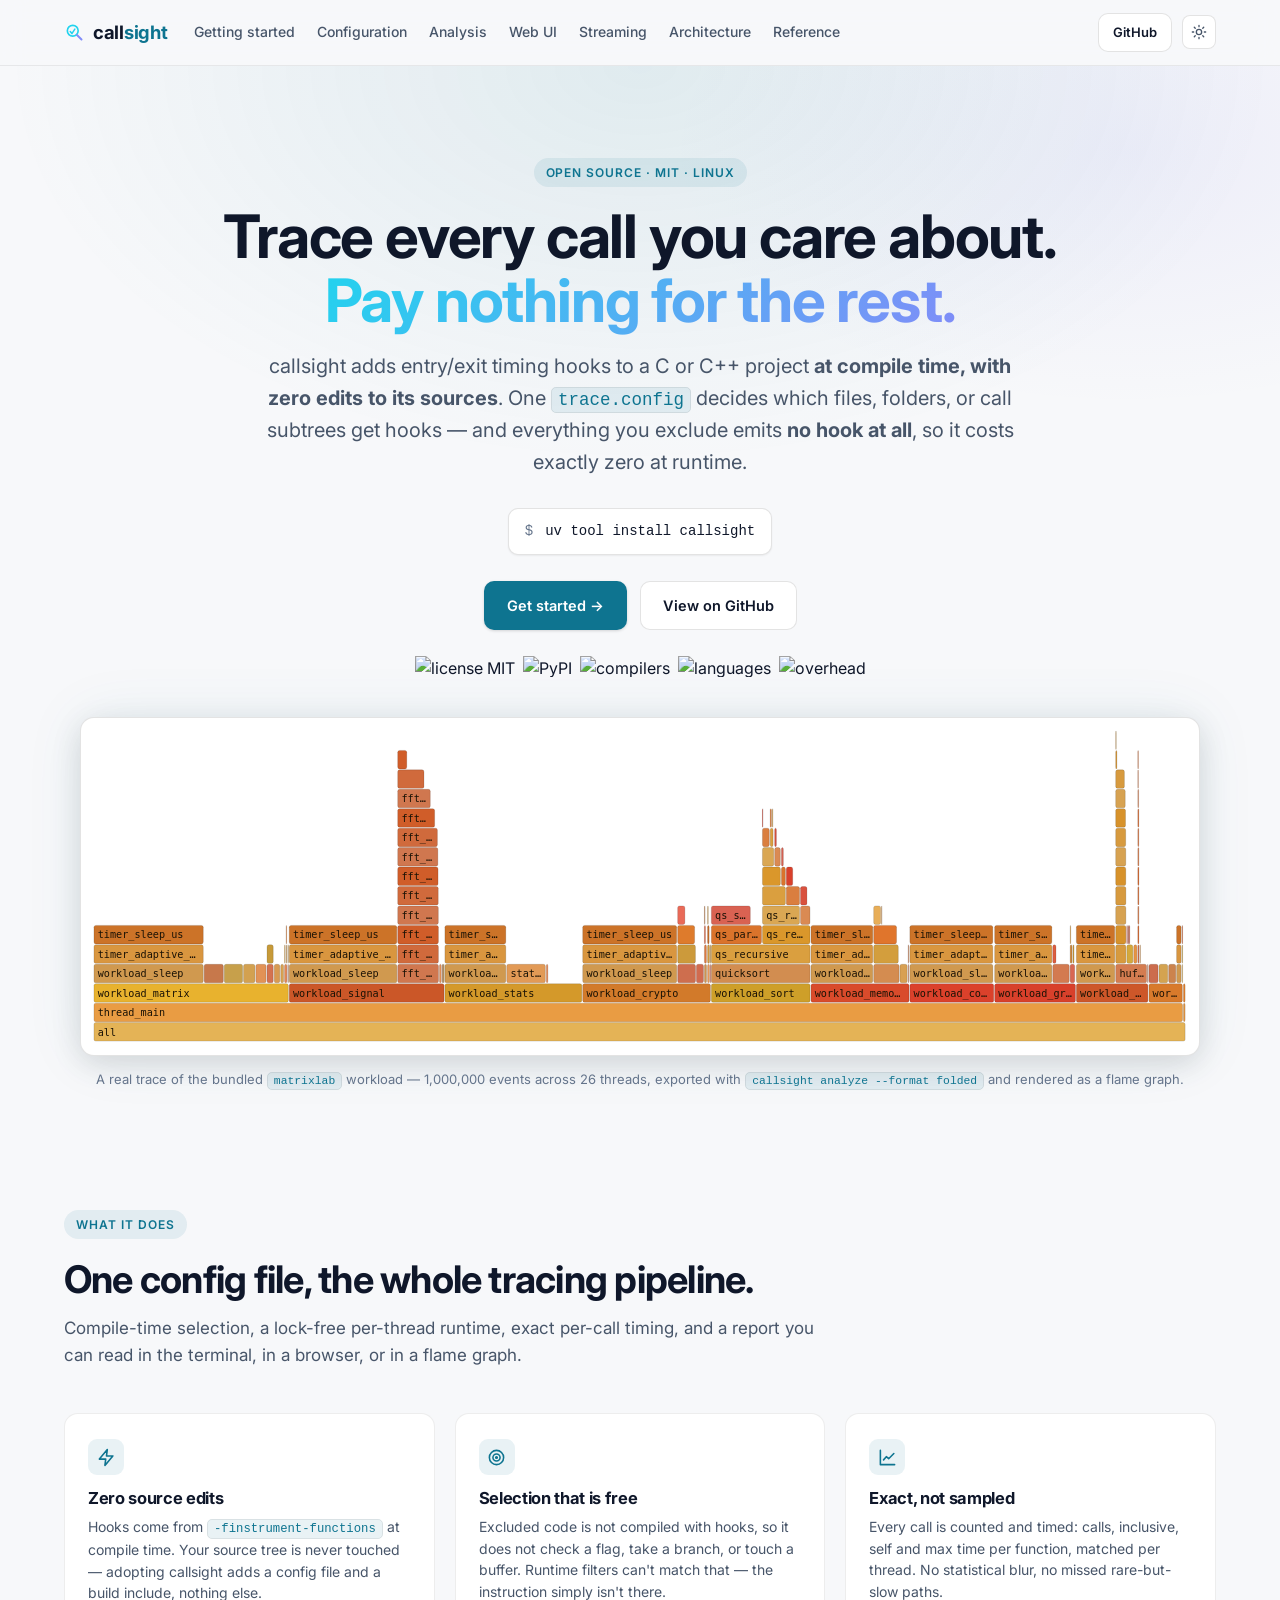
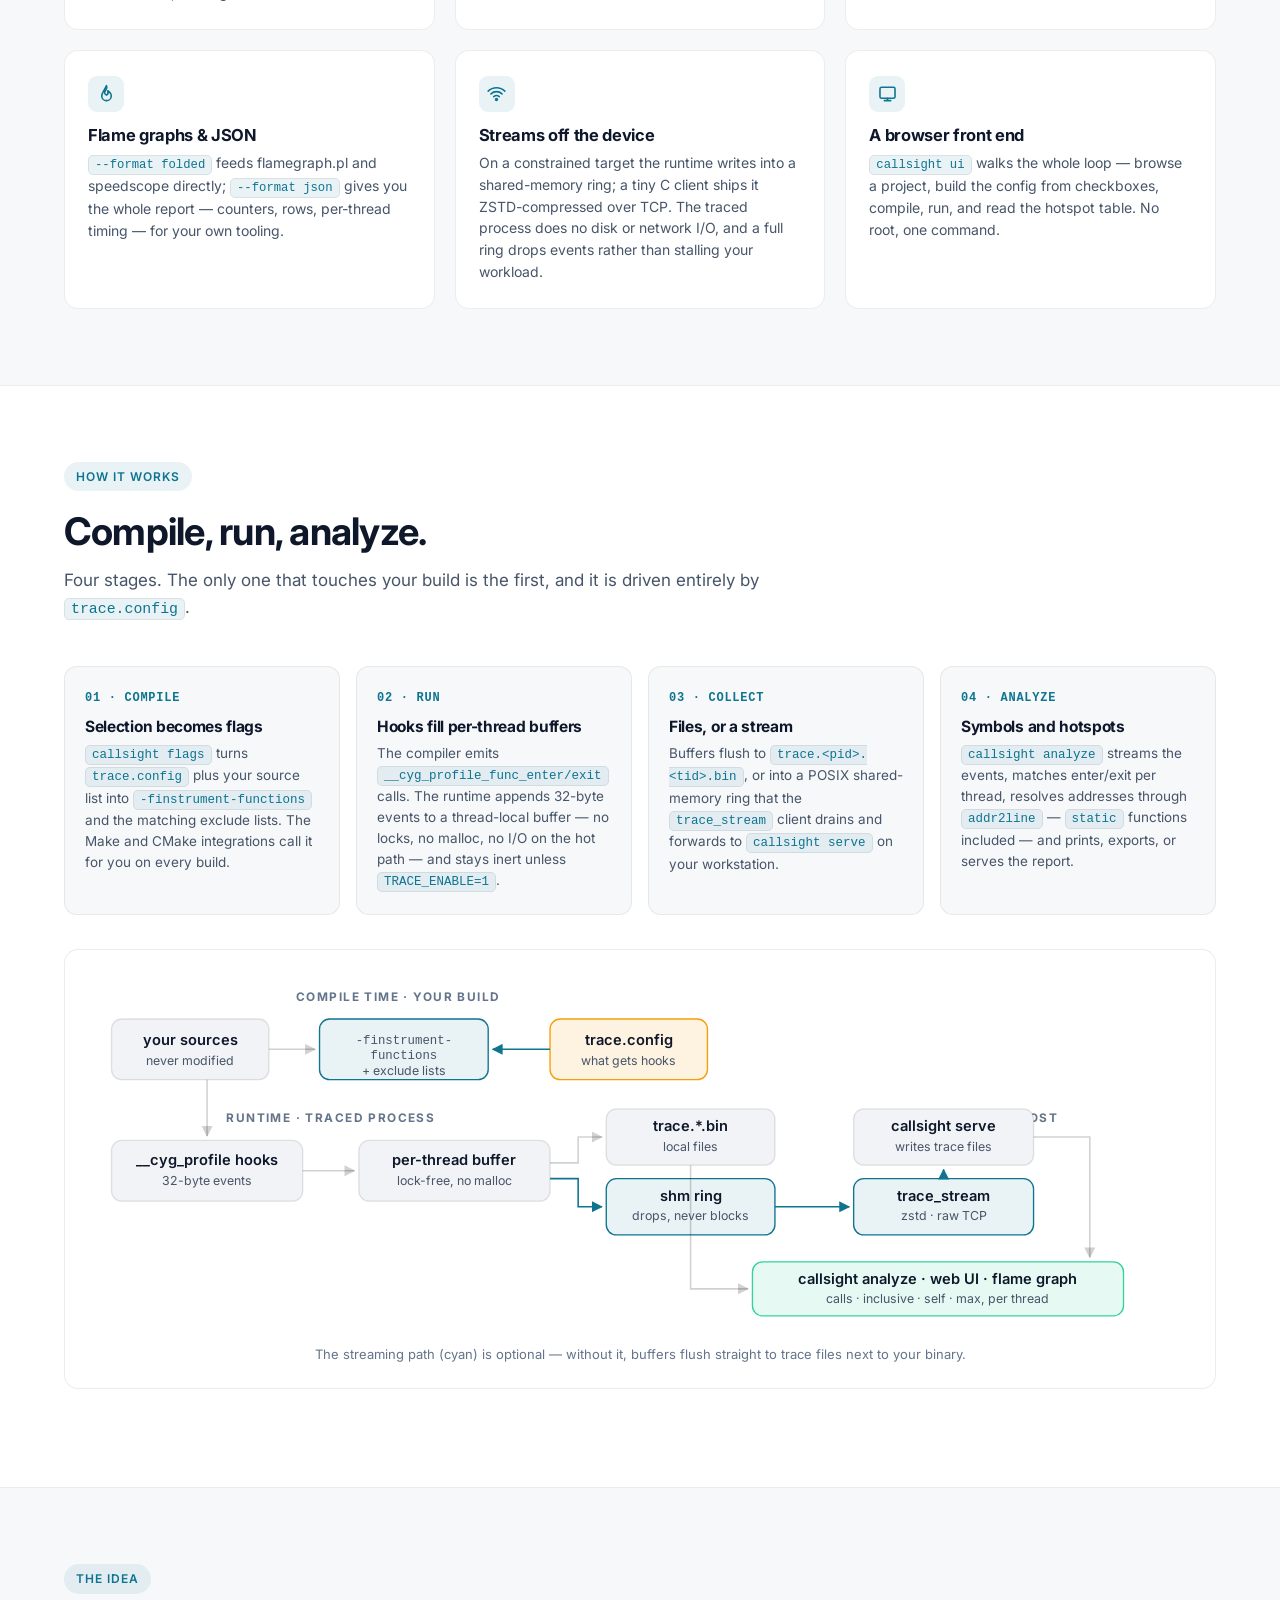
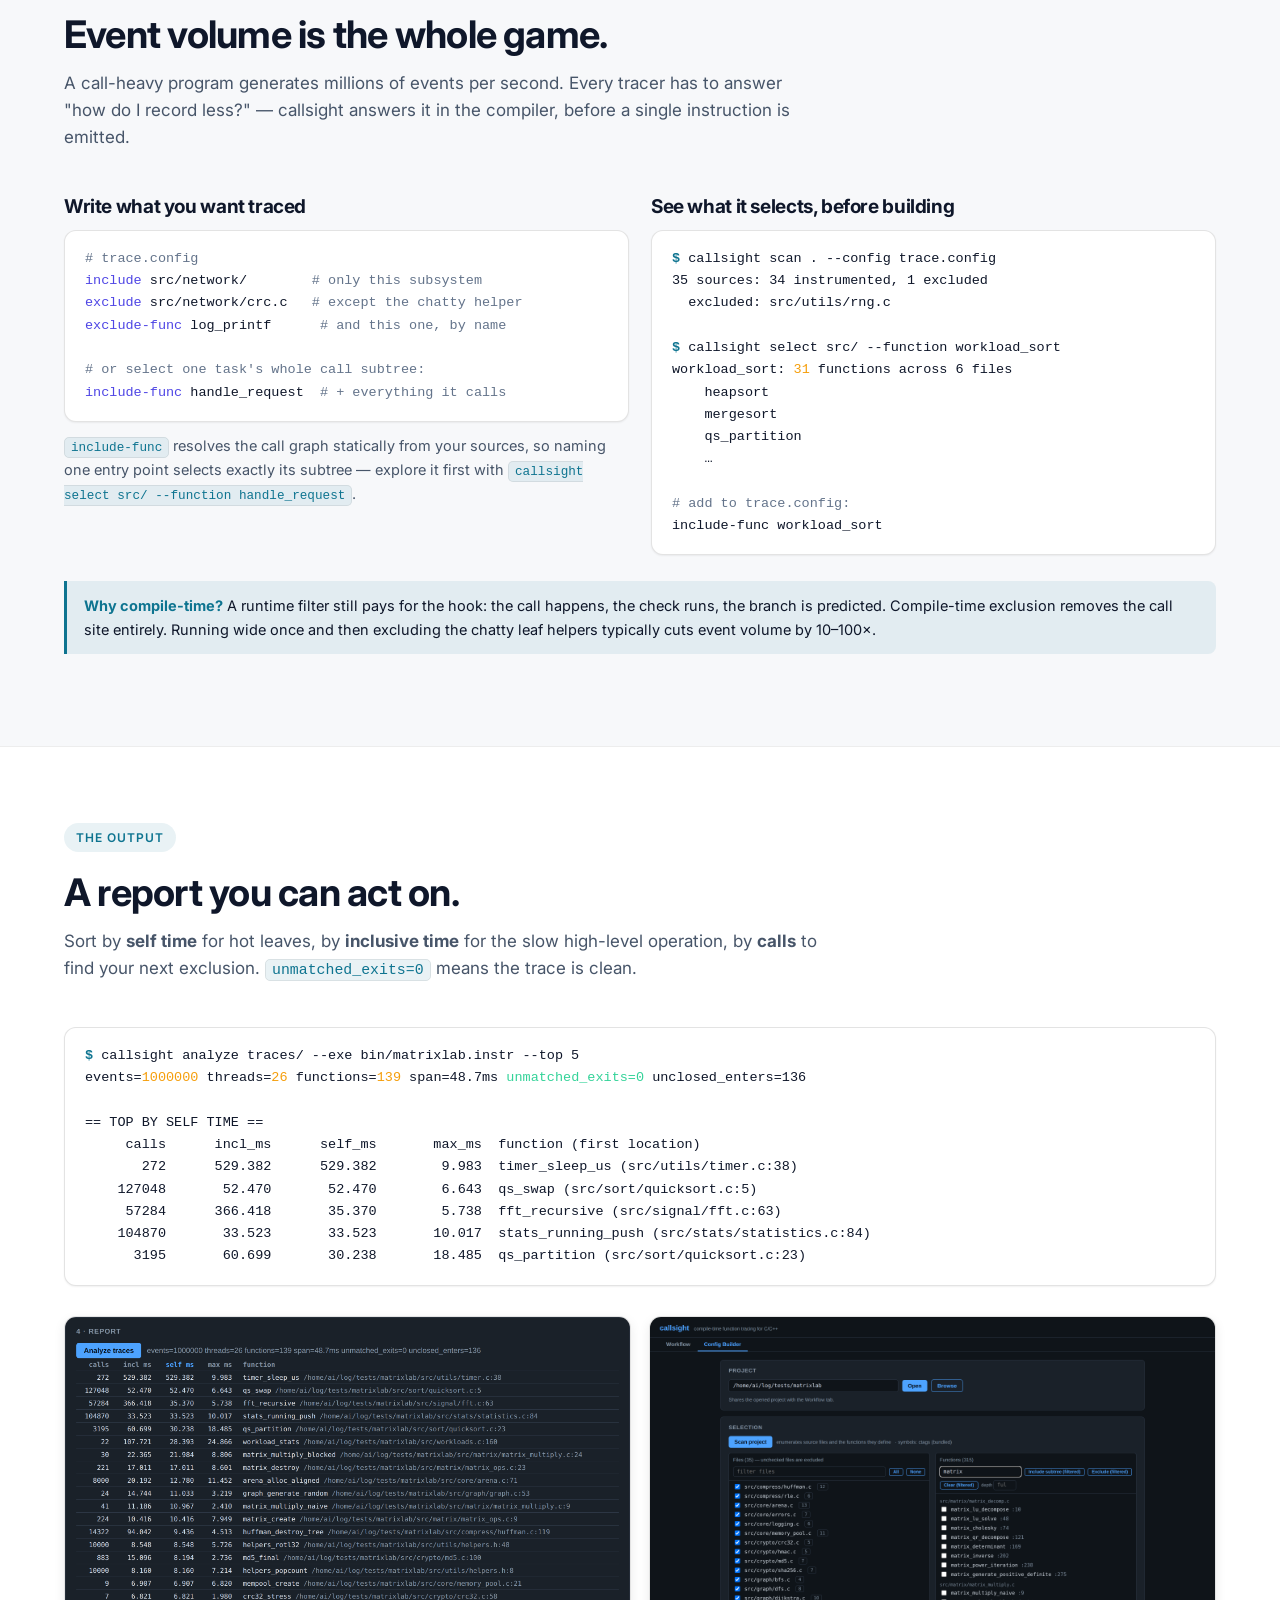
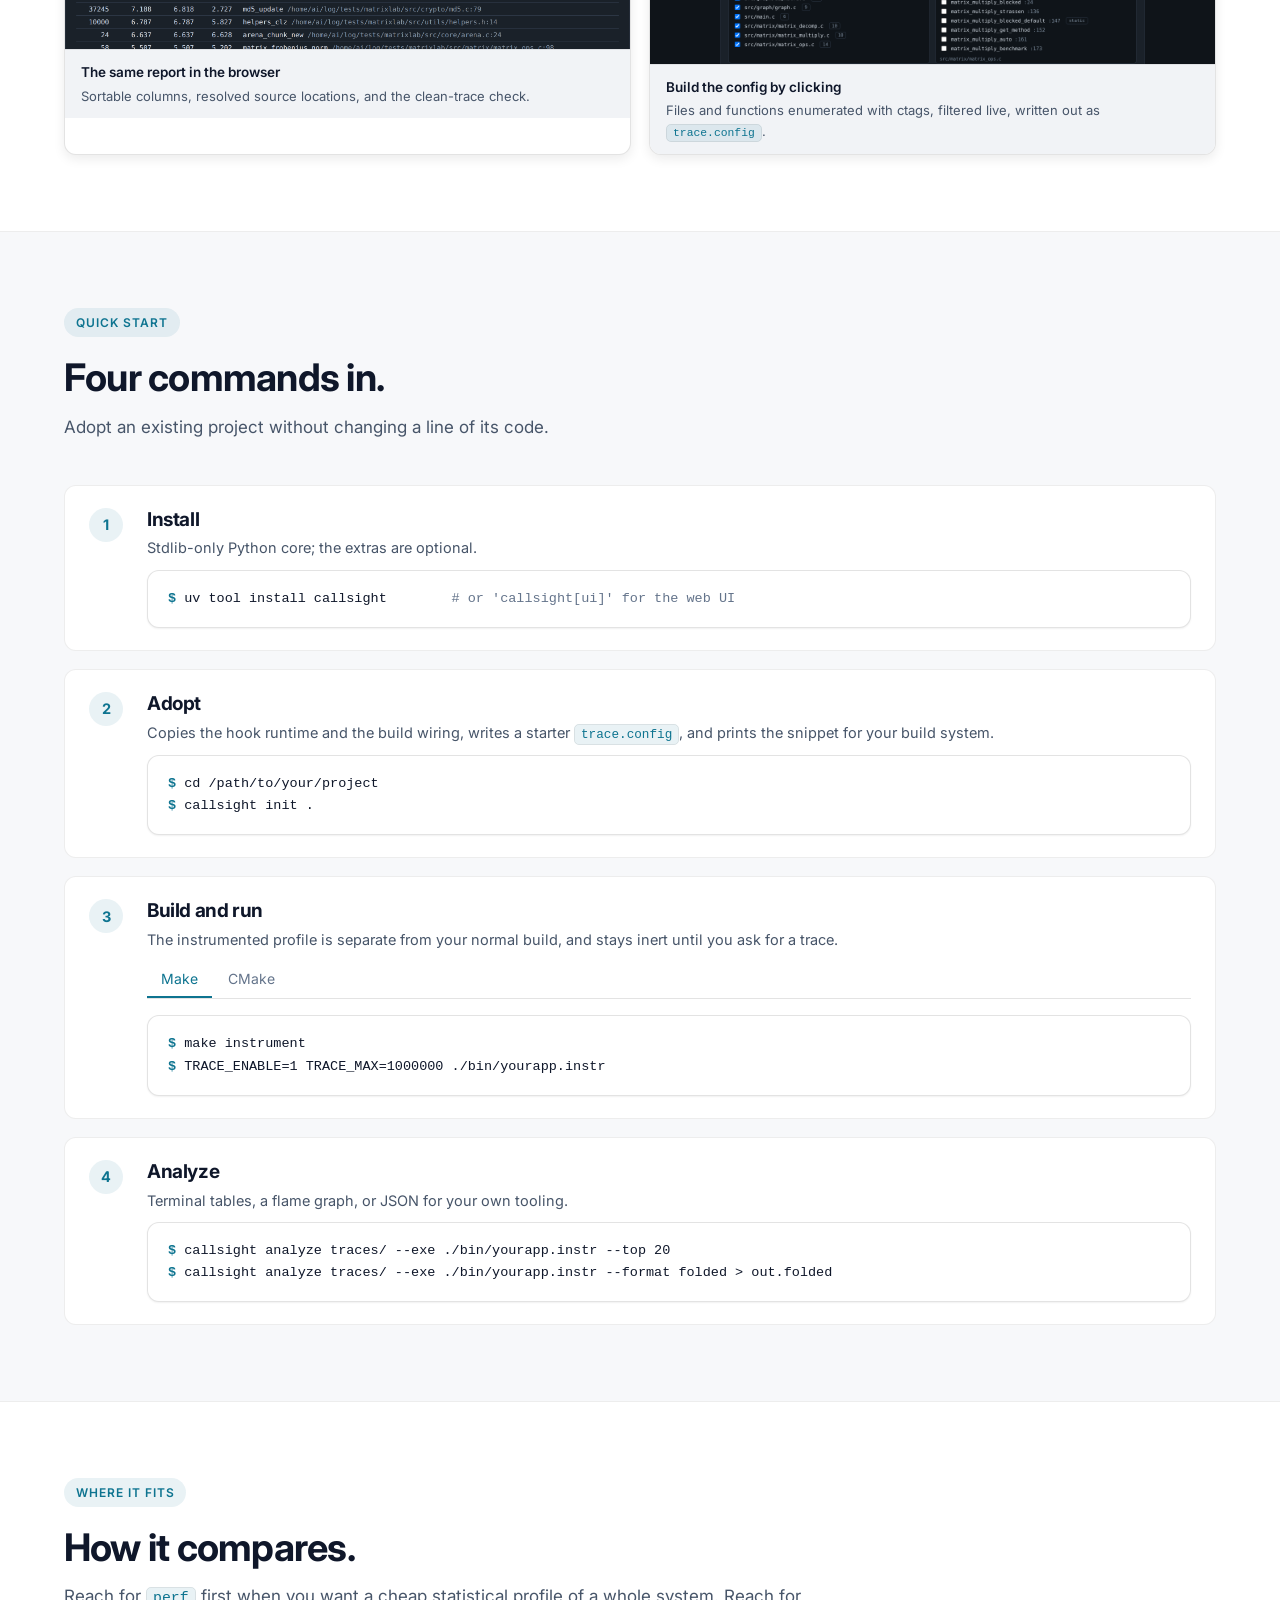
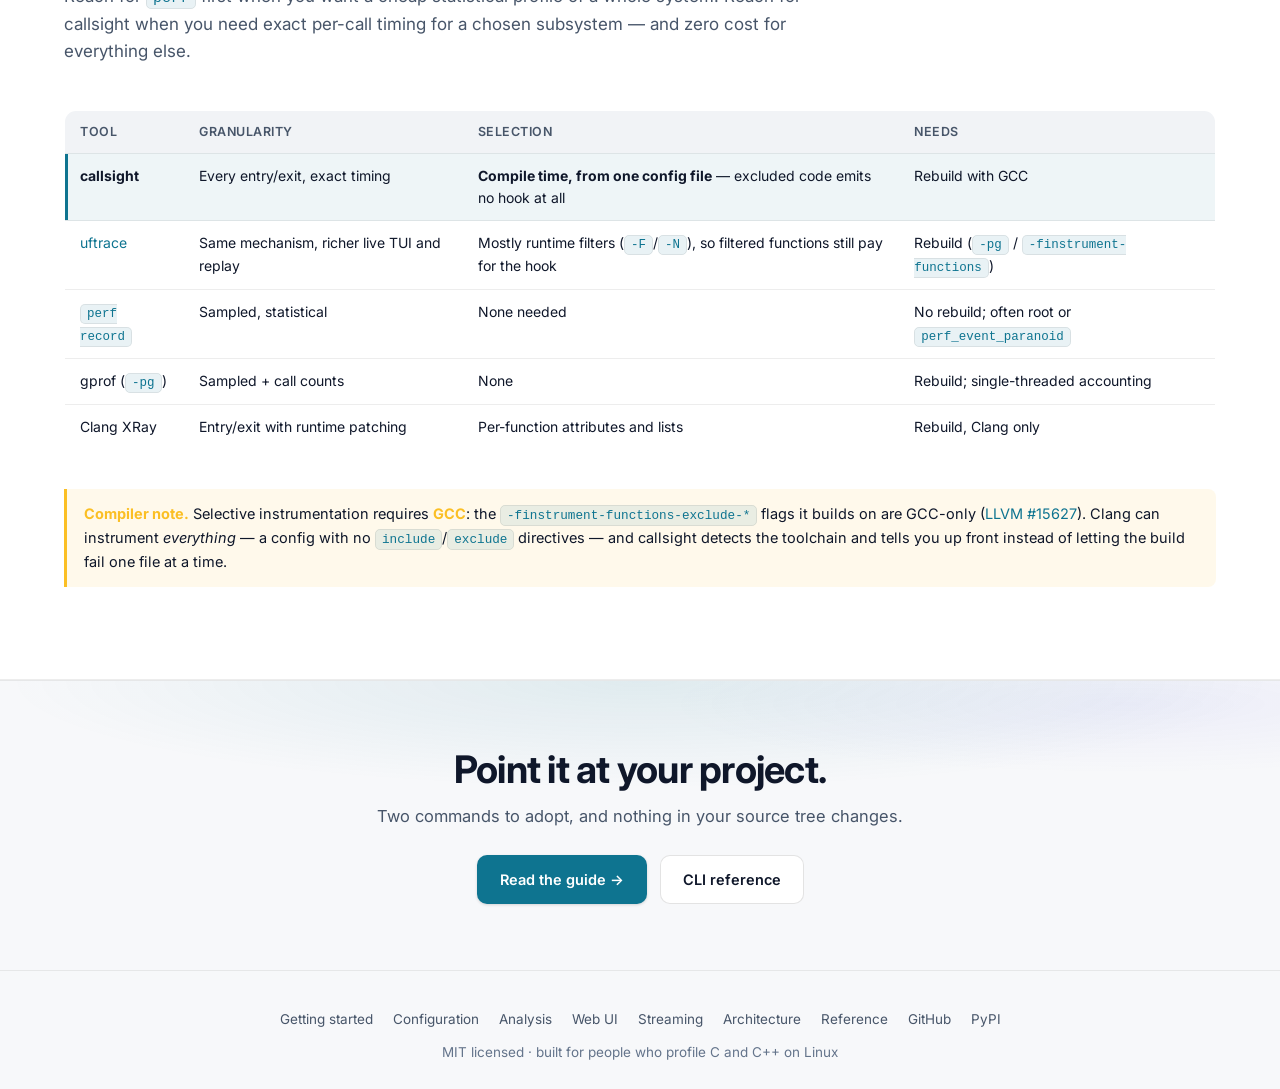
==== docs/index.html @ 71d3c6e0 "0.3.0: correctness + scale fixes, flame-graph export, rebuilt docs site Engine - callgraph.expand: w" ====
<!DOCTYPE html>
<html lang="en" data-theme="dark">
<head>
<meta charset="UTF-8">
<meta name="viewport" content="width=device-width, initial-scale=1.0">
<title>callsight — Compile-time function tracing for C/C++</title>
<meta name="description" content="Add entry/exit tracing to every function in a C/C++ project at compile time, with zero source edits. One config file decides what gets instrumented; excluded code emits no hook at all. Hotspot reports, flame graphs, and streaming from embedded devices.">
<meta property="og:title" content="callsight — Compile-time function tracing for C/C++">
<meta property="og:description" content="Exact per-call timing for the subsystem you choose. One trace.config decides what gets hooks at compile time — everything else costs literally nothing at runtime.">
<meta property="og:type" content="website">
<meta property="og:url" content="https://harshithsunku.github.io/callsight/">
<meta property="og:image" content="https://harshithsunku.github.io/callsight/screenshots/02-report.png">
<meta name="twitter:card" content="summary_large_image">
<meta name="twitter:title" content="callsight — Compile-time function tracing for C/C++">
<meta name="twitter:description" content="Zero source edits. One config file. Exact per-call timing, flame graphs, and device-to-server streaming.">
<meta name="twitter:image" content="https://harshithsunku.github.io/callsight/screenshots/02-report.png">
<meta name="theme-color" content="#0d1016">
<link rel="preconnect" href="https://fonts.googleapis.com">
<link rel="preconnect" href="https://fonts.gstatic.com" crossorigin>
<link href="https://fonts.googleapis.com/css2?family=Inter:wght@400;500;600;700&display=swap" rel="stylesheet">
<link rel="icon" type="image/svg+xml" href="assets/favicon.svg">
<link rel="stylesheet" href="assets/styles.css">
</head>
<body>

<nav class="topnav">
  <div class="topnav-inner">
    <a class="brand" href="./">
      <svg class="mark" viewBox="0 0 24 24" fill="none" aria-hidden="true">
        <circle cx="10.5" cy="10.5" r="6.5" stroke="#22d3ee" stroke-width="2"/>
        <path d="M15.6 15.6 L21 21" stroke="#818cf8" stroke-width="2.4" stroke-linecap="round"/>
        <path d="M7.5 11.5 l2 2.4 3.5-5.4" stroke="#22d3ee" stroke-width="1.8" stroke-linecap="round" stroke-linejoin="round"/>
      </svg><span>call<span class="a">sight</span></span></a>
    <div class="topnav-links">
      <a href="getting-started.html">Getting started</a>
      <a href="configuration.html">Configuration</a>
      <a href="analysis.html">Analysis</a>
      <a href="web-ui.html">Web UI</a>
      <a href="streaming.html">Streaming</a>
      <a href="architecture.html">Architecture</a>
      <a href="reference.html">Reference</a>
    </div>
    <div class="topnav-right">
      <a class="btn btn-ghost" href="https://github.com/harshithsunku/callsight" target="_blank" rel="noopener">GitHub</a>
      <button class="theme-btn" id="theme-toggle" aria-label="Toggle theme" title="Toggle light/dark">
        <svg viewBox="0 0 24 24" fill="none" stroke="currentColor" stroke-width="2" stroke-linecap="round" stroke-linejoin="round">
          <circle cx="12" cy="12" r="4"></circle>
          <path d="M12 2v2M12 20v2M4.93 4.93l1.41 1.41M17.66 17.66l1.41 1.41M2 12h2M20 12h2M4.93 19.07l1.41-1.41M17.66 6.34l1.41-1.41"></path>
        </svg>
      </button>
    </div>
  </div>
</nav>

<header class="hero">
  <div class="hero-inner">
    <span class="eyebrow">Open source · MIT · Linux</span>
    <h1>Trace every call you care about.<br><span class="grad">Pay nothing for the rest.</span></h1>
    <p class="hero-lede">
      callsight adds entry/exit timing hooks to a C or C++ project <strong>at compile
      time, with zero edits to its sources</strong>. One <code>trace.config</code> decides
      which files, folders, or call subtrees get hooks — and everything you exclude emits
      <strong>no hook at all</strong>, so it costs exactly zero at runtime.
    </p>
    <div class="install"><span class="dollar">$</span><span class="cmd">uv tool install callsight</span></div>
    <div class="hero-actions">
      <a class="btn btn-primary" href="getting-started.html">Get started &rarr;</a>
      <a class="btn btn-ghost" href="https://github.com/harshithsunku/callsight" target="_blank" rel="noopener">View on GitHub</a>
    </div>
    <div class="hero-badges">
      <img alt="license MIT" src="https://img.shields.io/badge/license-MIT-22d3ee?style=flat-square">
      <img alt="PyPI" src="https://img.shields.io/pypi/v/callsight.svg?style=flat-square&color=818cf8">
      <img alt="compilers" src="https://img.shields.io/badge/GCC-selective-34d399?style=flat-square">
      <img alt="languages" src="https://img.shields.io/badge/C_%7C_C++-Make_%7C_CMake-9aa5b4?style=flat-square">
      <img alt="overhead" src="https://img.shields.io/badge/hook-~30–60_ns-f59e0b?style=flat-square">
    </div>
    <div class="hero-shot">
      <img src="assets/flamegraph.svg" alt="Flame graph of a multi-threaded C workload: thread_main splits into workload_matrix, workload_signal, workload_stats, workload_crypto and workload_sort, with the recursive fft and quicksort towers clearly visible" loading="eager">
    </div>
    <p class="shot-note">
      A real trace of the bundled <code>matrixlab</code> workload — 1,000,000 events across
      26 threads, exported with <code>callsight analyze --format folded</code> and rendered
      as a flame graph.
    </p>
  </div>
</header>

<section class="section" id="what">
  <div class="container">
    <span class="eyebrow">What it does</span>
    <h2>One config file, the whole tracing pipeline.</h2>
    <p class="section-sub">
      Compile-time selection, a lock-free per-thread runtime, exact per-call timing, and
      a report you can read in the terminal, in a browser, or in a flame graph.
    </p>
    <div class="features">
      <div class="feature">
        <div class="feature-icon">
          <svg viewBox="0 0 24 24" fill="none" stroke="currentColor" stroke-width="2" stroke-linecap="round" stroke-linejoin="round"><path d="M13 2 3 14h8l-1 8 10-12h-8l1-8z"/></svg>
        </div>
        <h3>Zero source edits</h3>
        <p>Hooks come from <code>-finstrument-functions</code> at compile time. Your source
        tree is never touched — adopting callsight adds a config file and a build include,
        nothing else.</p>
      </div>
      <div class="feature">
        <div class="feature-icon">
          <svg viewBox="0 0 24 24" fill="none" stroke="currentColor" stroke-width="2" stroke-linecap="round" stroke-linejoin="round"><circle cx="12" cy="12" r="9"/><circle cx="12" cy="12" r="4.5"/><circle cx="12" cy="12" r="1"/></svg>
        </div>
        <h3>Selection that is free</h3>
        <p>Excluded code is not compiled with hooks, so it does not check a flag, take a
        branch, or touch a buffer. Runtime filters can't match that — the instruction
        simply isn't there.</p>
      </div>
      <div class="feature">
        <div class="feature-icon">
          <svg viewBox="0 0 24 24" fill="none" stroke="currentColor" stroke-width="2" stroke-linecap="round" stroke-linejoin="round"><path d="M3 3v18h18"/><path d="M7 15l3.5-4 3 2.5L20 7"/></svg>
        </div>
        <h3>Exact, not sampled</h3>
        <p>Every call is counted and timed: calls, inclusive, self and max time per
        function, matched per thread. No statistical blur, no missed rare-but-slow paths.</p>
      </div>
      <div class="feature">
        <div class="feature-icon">
          <svg viewBox="0 0 24 24" fill="none" stroke="currentColor" stroke-width="2" stroke-linecap="round" stroke-linejoin="round"><path d="M12 2c1.5 3.5-.5 5-1.5 6.5C9 11 9.5 13 12 14c2-1 2.5-3 1.5-5.5C16 10 18 12 18 15a6 6 0 0 1-12 0c0-3 2-5 6-13z"/></svg>
        </div>
        <h3>Flame graphs &amp; JSON</h3>
        <p><code>--format folded</code> feeds flamegraph.pl and speedscope directly;
        <code>--format json</code> gives you the whole report — counters, rows, per-thread
        timing — for your own tooling.</p>
      </div>
      <div class="feature">
        <div class="feature-icon">
          <svg viewBox="0 0 24 24" fill="none" stroke="currentColor" stroke-width="2" stroke-linecap="round" stroke-linejoin="round"><path d="M5 12.5a10 10 0 0 1 14 0"/><path d="M8.5 16a5.5 5.5 0 0 1 7 0"/><circle cx="12" cy="19.5" r="1.2"/><path d="M1.5 9a15 15 0 0 1 21 0"/></svg>
        </div>
        <h3>Streams off the device</h3>
        <p>On a constrained target the runtime writes into a shared-memory ring; a tiny C
        client ships it ZSTD-compressed over TCP. The traced process does no disk or
        network I/O, and a full ring drops events rather than stalling your workload.</p>
      </div>
      <div class="feature">
        <div class="feature-icon">
          <svg viewBox="0 0 24 24" fill="none" stroke="currentColor" stroke-width="2" stroke-linecap="round" stroke-linejoin="round"><rect x="2.5" y="4" width="19" height="14" rx="2"/><path d="M8 21h8M12 18v3"/></svg>
        </div>
        <h3>A browser front end</h3>
        <p><code>callsight ui</code> walks the whole loop — browse a project, build the
        config from checkboxes, compile, run, and read the hotspot table. No root, one
        command.</p>
      </div>
    </div>
  </div>
</section>

<section class="section alt" id="how">
  <div class="container">
    <span class="eyebrow">How it works</span>
    <h2>Compile, run, analyze.</h2>
    <p class="section-sub">
      Four stages. The only one that touches your build is the first, and it is driven
      entirely by <code>trace.config</code>.
    </p>
    <div class="pipeline">
      <div class="pipe-step">
        <span class="pipe-num">01 · COMPILE</span>
        <h3>Selection becomes flags</h3>
        <p><code>callsight flags</code> turns <code>trace.config</code> plus your source
        list into <code>-finstrument-functions</code> and the matching exclude lists. The
        Make and CMake integrations call it for you on every build.</p>
      </div>
      <div class="pipe-step">
        <span class="pipe-num">02 · RUN</span>
        <h3>Hooks fill per-thread buffers</h3>
        <p>The compiler emits <code>__cyg_profile_func_enter/exit</code> calls. The runtime
        appends 32-byte events to a thread-local buffer — no locks, no malloc, no I/O on
        the hot path — and stays inert unless <code>TRACE_ENABLE=1</code>.</p>
      </div>
      <div class="pipe-step">
        <span class="pipe-num">03 · COLLECT</span>
        <h3>Files, or a stream</h3>
        <p>Buffers flush to <code>trace.&lt;pid&gt;.&lt;tid&gt;.bin</code>, or into a POSIX
        shared-memory ring that the <code>trace_stream</code> client drains and forwards to
        <code>callsight serve</code> on your workstation.</p>
      </div>
      <div class="pipe-step">
        <span class="pipe-num">04 · ANALYZE</span>
        <h3>Symbols and hotspots</h3>
        <p><code>callsight analyze</code> streams the events, matches enter/exit per thread,
        resolves addresses through <code>addr2line</code> — <code>static</code> functions
        included — and prints, exports, or serves the report.</p>
      </div>
    </div>

    <div class="diagram" style="margin-top:34px">
      <svg class="dg" viewBox="0 0 980 310" role="img" aria-label="callsight architecture: compile-time selection, per-thread runtime buffers, file or shared-memory-ring sinks, and offline analysis">
        <defs>
          <marker id="ar" viewBox="0 0 10 10" refX="9" refY="5" markerWidth="7" markerHeight="7" orient="auto-start-reverse">
            <path d="M0,0 L10,5 L0,10 z" class="dg-arrow"/>
          </marker>
          <marker id="ara" viewBox="0 0 10 10" refX="9" refY="5" markerWidth="7" markerHeight="7" orient="auto-start-reverse">
            <path d="M0,0 L10,5 L0,10 z" class="dg-arrow accent"/>
          </marker>
        </defs>

        <text x="275" y="24" class="dg-phase">COMPILE TIME · YOUR BUILD</text>
        <rect x="20" y="40" width="140" height="54" rx="9" class="dg-box"/>
        <text x="90" y="63" class="dg-label">your sources</text>
        <text x="90" y="81" class="dg-sub">never modified</text>

        <rect x="410" y="40" width="140" height="54" rx="9" class="dg-box warm"/>
        <text x="480" y="63" class="dg-label">trace.config</text>
        <text x="480" y="81" class="dg-sub">what gets hooks</text>

        <rect x="205" y="40" width="150" height="54" rx="9" class="dg-box accent"/>
        <text x="280" y="62" class="dg-mono">-finstrument-</text>
        <text x="280" y="76" class="dg-mono">functions</text>
        <text x="280" y="90" class="dg-sub">+ exclude lists</text>

        <line x1="160" y1="67" x2="201" y2="67" class="dg-line" marker-end="url(#ar)"/>
        <line x1="410" y1="67" x2="359" y2="67" class="dg-line accent" marker-end="url(#ara)"/>

        <text x="215" y="132" class="dg-phase">RUNTIME · TRACED PROCESS</text>
        <rect x="20" y="148" width="170" height="54" rx="9" class="dg-box"/>
        <text x="105" y="170" class="dg-label">__cyg_profile hooks</text>
        <text x="105" y="188" class="dg-sub">32-byte events</text>

        <rect x="240" y="148" width="170" height="54" rx="9" class="dg-box"/>
        <text x="325" y="170" class="dg-label">per-thread buffer</text>
        <text x="325" y="188" class="dg-sub">lock-free, no malloc</text>

        <rect x="460" y="120" width="150" height="50" rx="9" class="dg-box"/>
        <text x="535" y="140" class="dg-label">trace.*.bin</text>
        <text x="535" y="157" class="dg-sub">local files</text>

        <rect x="460" y="182" width="150" height="50" rx="9" class="dg-box accent"/>
        <text x="535" y="202" class="dg-label">shm ring</text>
        <text x="535" y="219" class="dg-sub">drops, never blocks</text>

        <line x1="105" y1="94" x2="105" y2="144" class="dg-line" marker-end="url(#ar)"/>
        <line x1="190" y1="175" x2="236" y2="175" class="dg-line" marker-end="url(#ar)"/>
        <path d="M410 168 L435 168 L435 145 L456 145" class="dg-line" marker-end="url(#ar)"/>
        <path d="M410 182 L435 182 L435 207 L456 207" class="dg-line accent" marker-end="url(#ara)"/>

        <text x="810" y="132" class="dg-phase">ANALYSIS HOST</text>
        <rect x="680" y="182" width="160" height="50" rx="9" class="dg-box accent"/>
        <text x="760" y="202" class="dg-label">trace_stream</text>
        <text x="760" y="219" class="dg-sub">zstd · raw TCP</text>

        <rect x="680" y="120" width="160" height="50" rx="9" class="dg-box"/>
        <text x="760" y="140" class="dg-label">callsight serve</text>
        <text x="760" y="157" class="dg-sub">writes trace files</text>

        <rect x="590" y="256" width="330" height="48" rx="9" class="dg-box good"/>
        <text x="755" y="276" class="dg-label">callsight analyze · web UI · flame graph</text>
        <text x="755" y="293" class="dg-sub">calls · inclusive · self · max, per thread</text>

        <line x1="610" y1="207" x2="676" y2="207" class="dg-line accent" marker-end="url(#ara)"/>
        <line x1="760" y1="182" x2="760" y2="174" class="dg-line accent" marker-end="url(#ara)"/>
        <path d="M535 170 L535 280 L586 280" class="dg-line" marker-end="url(#ar)"/>
        <path d="M840 145 L890 145 L890 252" class="dg-line" marker-end="url(#ar)"/>
      </svg>
      <p class="diagram-caption">
        The streaming path (cyan) is optional — without it, buffers flush straight to trace
        files next to your binary.
      </p>
    </div>
  </div>
</section>

<section class="section" id="selection">
  <div class="container">
    <span class="eyebrow">The idea</span>
    <h2>Event volume is the whole game.</h2>
    <p class="section-sub">
      A call-heavy program generates millions of events per second. Every tracer has to
      answer "how do I record less?" — callsight answers it in the compiler, before a
      single instruction is emitted.
    </p>
    <div class="split-2">
      <div>
        <h3 style="margin-bottom:10px">Write what you want traced</h3>
        <pre><code><span class="c"># trace.config</span>
<span class="k">include</span> src/network/        <span class="c"># only this subsystem</span>
<span class="k">exclude</span> src/network/crc.c   <span class="c"># except the chatty helper</span>
<span class="k">exclude-func</span> log_printf      <span class="c"># and this one, by name</span>

<span class="c"># or select one task's whole call subtree:</span>
<span class="k">include-func</span> handle_request  <span class="c"># + everything it calls</span></code></pre>
        <p style="color:var(--text-secondary);font-size:14.5px;margin-top:12px">
          <code>include-func</code> resolves the call graph statically from your sources,
          so naming one entry point selects exactly its subtree — explore it first with
          <code>callsight select src/ --function handle_request</code>.
        </p>
      </div>
      <div>
        <h3 style="margin-bottom:10px">See what it selects, before building</h3>
        <pre><code><span class="p">$</span> callsight scan . --config trace.config
35 sources: 34 instrumented, 1 excluded
  excluded: src/utils/rng.c

<span class="p">$</span> callsight select src/ --function workload_sort
workload_sort: <span class="n">31</span> functions across 6 files
    heapsort
    mergesort
    qs_partition
    …

<span class="c"># add to trace.config:</span>
include-func workload_sort</code></pre>
      </div>
    </div>
    <div class="note" style="margin-top:26px">
      <strong>Why compile-time?</strong> A runtime filter still pays for the hook: the call
      happens, the check runs, the branch is predicted. Compile-time exclusion removes the
      call site entirely. Running wide once and then excluding the chatty leaf helpers
      typically cuts event volume by 10–100×.
    </div>
  </div>
</section>

<section class="section alt" id="report">
  <div class="container">
    <span class="eyebrow">The output</span>
    <h2>A report you can act on.</h2>
    <p class="section-sub">
      Sort by <strong>self time</strong> for hot leaves, by <strong>inclusive time</strong>
      for the slow high-level operation, by <strong>calls</strong> to find your next
      exclusion. <code>unmatched_exits=0</code> means the trace is clean.
    </p>
    <pre><code><span class="p">$</span> callsight analyze traces/ --exe bin/matrixlab.instr --top 5
events=<span class="n">1000000</span> threads=<span class="n">26</span> functions=<span class="n">139</span> span=48.7ms <span class="s">unmatched_exits=0</span> unclosed_enters=136

== TOP BY SELF TIME ==
     calls      incl_ms      self_ms       max_ms  function (first location)
       272      529.382      529.382        9.983  timer_sleep_us (src/utils/timer.c:38)
    127048       52.470       52.470        6.643  qs_swap (src/sort/quicksort.c:5)
     57284      366.418       35.370        5.738  fft_recursive (src/signal/fft.c:63)
    104870       33.523       33.523       10.017  stats_running_push (src/stats/statistics.c:84)
      3195       60.699       30.238       18.485  qs_partition (src/sort/quicksort.c:23)</code></pre>
    <div class="shots" style="margin-top:30px">
      <div class="shot">
        <img src="screenshots/02-report.png" alt="The callsight web UI hotspot table: sortable columns for calls, inclusive ms, self ms and max ms, with resolved function names and source locations" loading="lazy">
        <div class="shot-caption"><strong>The same report in the browser</strong>Sortable columns, resolved source locations, and the clean-trace check.</div>
      </div>
      <div class="shot">
        <img src="screenshots/03-config-builder.png" alt="The callsight config builder: a checkbox pane of 35 source files beside a searchable pane of 315 functions, generating trace.config" loading="lazy">
        <div class="shot-caption"><strong>Build the config by clicking</strong>Files and functions enumerated with ctags, filtered live, written out as <code>trace.config</code>.</div>
      </div>
    </div>
  </div>
</section>

<section class="section" id="quickstart">
  <div class="container">
    <span class="eyebrow">Quick start</span>
    <h2>Four commands in.</h2>
    <p class="section-sub">Adopt an existing project without changing a line of its code.</p>
    <div class="steps">
      <div class="step">
        <div class="step-num">1</div>
        <div class="step-body">
          <h3>Install</h3>
          <p>Stdlib-only Python core; the extras are optional.</p>
          <pre><code><span class="p">$</span> uv tool install callsight        <span class="c"># or 'callsight[ui]' for the web UI</span></code></pre>
        </div>
      </div>
      <div class="step">
        <div class="step-num">2</div>
        <div class="step-body">
          <h3>Adopt</h3>
          <p>Copies the hook runtime and the build wiring, writes a starter
          <code>trace.config</code>, and prints the snippet for your build system.</p>
          <pre><code><span class="p">$</span> cd /path/to/your/project
<span class="p">$</span> callsight init .</code></pre>
        </div>
      </div>
      <div class="step">
        <div class="step-num">3</div>
        <div class="step-body">
          <h3>Build and run</h3>
          <p>The instrumented profile is separate from your normal build, and stays inert
          until you ask for a trace.</p>
          <div data-tabs>
            <div class="tabs">
              <button class="tab-btn active" data-tab="make">Make</button>
              <button class="tab-btn" data-tab="cmake">CMake</button>
            </div>
            <div class="tab-panel active" data-tab="make">
              <pre><code><span class="p">$</span> make instrument
<span class="p">$</span> TRACE_ENABLE=1 TRACE_MAX=1000000 ./bin/yourapp.instr</code></pre>
            </div>
            <div class="tab-panel" data-tab="cmake">
              <pre><code><span class="p">$</span> cmake -DCALLSIGHT_INSTRUMENT=ON -B build-instr
<span class="p">$</span> cmake --build build-instr
<span class="p">$</span> TRACE_ENABLE=1 TRACE_MAX=1000000 ./build-instr/yourapp</code></pre>
            </div>
          </div>
        </div>
      </div>
      <div class="step">
        <div class="step-num">4</div>
        <div class="step-body">
          <h3>Analyze</h3>
          <p>Terminal tables, a flame graph, or JSON for your own tooling.</p>
          <pre><code><span class="p">$</span> callsight analyze traces/ --exe ./bin/yourapp.instr --top 20
<span class="p">$</span> callsight analyze traces/ --exe ./bin/yourapp.instr --format folded &gt; out.folded</code></pre>
        </div>
      </div>
    </div>
  </div>
</section>

<section class="section alt" id="compare">
  <div class="container">
    <span class="eyebrow">Where it fits</span>
    <h2>How it compares.</h2>
    <p class="section-sub">
      Reach for <code>perf</code> first when you want a cheap statistical profile of a whole
      system. Reach for callsight when you need exact per-call timing for a chosen
      subsystem — and zero cost for everything else.
    </p>
    <div class="table-scroll">
      <table class="ref">
        <thead>
          <tr><th>Tool</th><th>Granularity</th><th>Selection</th><th>Needs</th></tr>
        </thead>
        <tbody>
          <tr class="me">
            <td><strong>callsight</strong></td>
            <td>Every entry/exit, exact timing</td>
            <td><strong>Compile time, from one config file</strong> — excluded code emits no hook at all</td>
            <td>Rebuild with GCC</td>
          </tr>
          <tr>
            <td><a href="https://github.com/namhyung/uftrace" target="_blank" rel="noopener">uftrace</a></td>
            <td>Same mechanism, richer live TUI and replay</td>
            <td>Mostly runtime filters (<code>-F</code>/<code>-N</code>), so filtered functions still pay for the hook</td>
            <td>Rebuild (<code>-pg</code> / <code>-finstrument-functions</code>)</td>
          </tr>
          <tr>
            <td><code>perf record</code></td>
            <td>Sampled, statistical</td>
            <td>None needed</td>
            <td>No rebuild; often root or <code>perf_event_paranoid</code></td>
          </tr>
          <tr>
            <td>gprof (<code>-pg</code>)</td>
            <td>Sampled + call counts</td>
            <td>None</td>
            <td>Rebuild; single-threaded accounting</td>
          </tr>
          <tr>
            <td>Clang XRay</td>
            <td>Entry/exit with runtime patching</td>
            <td>Per-function attributes and lists</td>
            <td>Rebuild, Clang only</td>
          </tr>
        </tbody>
      </table>
    </div>
    <div class="note warn">
      <strong>Compiler note.</strong> Selective instrumentation requires <strong>GCC</strong>:
      the <code>-finstrument-functions-exclude-*</code> flags it builds on are GCC-only
      (<a href="https://github.com/llvm/llvm-project/issues/15627" target="_blank" rel="noopener">LLVM #15627</a>).
      Clang can instrument <em>everything</em> — a config with no <code>include</code>/<code>exclude</code>
      directives — and callsight detects the toolchain and tells you up front instead of
      letting the build fail one file at a time.
    </div>
  </div>
</section>

<section class="cta">
  <div class="container">
    <h2>Point it at your project.</h2>
    <p>Two commands to adopt, and nothing in your source tree changes.</p>
    <div class="hero-actions" style="margin-bottom:0">
      <a class="btn btn-primary" href="getting-started.html">Read the guide &rarr;</a>
      <a class="btn btn-ghost" href="reference.html">CLI reference</a>
    </div>
  </div>
</section>

<footer>
  <div class="foot-row">
    <a href="getting-started.html">Getting started</a>
    <a href="configuration.html">Configuration</a>
    <a href="analysis.html">Analysis</a>
    <a href="web-ui.html">Web UI</a>
    <a href="streaming.html">Streaming</a>
    <a href="architecture.html">Architecture</a>
    <a href="reference.html">Reference</a>
    <a href="https://github.com/harshithsunku/callsight" target="_blank" rel="noopener">GitHub</a>
    <a href="https://pypi.org/project/callsight/" target="_blank" rel="noopener">PyPI</a>
  </div>
  <div>MIT licensed · built for people who profile C and C++ on Linux</div>
</footer>

<script src="assets/docs.js"></script>
</body>
</html>
---- docs/assets/styles.css ----
/* ============================================================
   callsight docs — vanilla CSS, dark + light themes.
   Structure follows the perflens docs system; the palette is
   callsight's own (cyan/indigo, tuned to sit next to the warm
   flame-graph and the blue web UI screenshots).
   ============================================================ */

*, *::before, *::after { margin: 0; padding: 0; box-sizing: border-box; }

:root,
[data-theme="dark"] {
    --font-sans: 'Inter', -apple-system, BlinkMacSystemFont, 'Segoe UI', Roboto, sans-serif;
    --font-mono: ui-monospace, 'SF Mono', 'JetBrains Mono', 'Fira Code', Consolas, monospace;

    --bg-base:       #0d1016;
    --bg-surface:    #161a22;
    --bg-surface-2:  #1c212b;
    --bg-elevated:   #232936;

    --border-subtle:  rgba(255, 255, 255, 0.06);
    --border-default: rgba(255, 255, 255, 0.10);
    --border-strong:  rgba(255, 255, 255, 0.18);

    --text-primary:   #eef2f7;
    --text-secondary: #9aa5b4;
    --text-tertiary:  #6b7688;

    --accent:         #22d3ee;
    --accent-hover:   #67e8f9;
    --accent-muted:   rgba(34, 211, 238, 0.12);
    --accent-2:       #818cf8;

    --success:        #34d399;
    --warning:        #fbbf24;
    --error:          #f87171;
    --flame:          #f59e0b;

    --shadow-sm:  0 1px 2px rgba(0,0,0,0.4);
    --shadow-md:  0 4px 12px rgba(0,0,0,0.5);
    --shadow-lg:  0 8px 30px rgba(0,0,0,0.6);
    --shadow-glow: 0 0 70px rgba(34, 211, 238, 0.10);

    --code-bg:    rgba(34, 211, 238, 0.10);
    --code-text:  var(--accent);

    --grad-accent: linear-gradient(135deg, #22d3ee 0%, #818cf8 100%);
    --grad-hero:   radial-gradient(ellipse 80% 60% at 50% 0%, rgba(34,211,238,0.10), transparent 62%),
                   radial-gradient(ellipse 60% 40% at 88% 8%, rgba(129,140,248,0.08), transparent 60%);
}

[data-theme="light"] {
    --bg-base:       #f7f8fa;
    --bg-surface:    #ffffff;
    --bg-surface-2:  #f1f3f6;
    --bg-elevated:   #ffffff;

    --border-subtle:  rgba(0, 0, 0, 0.07);
    --border-default: rgba(0, 0, 0, 0.11);
    --border-strong:  rgba(0, 0, 0, 0.18);

    --text-primary:   #0f172a;
    --text-secondary: #475569;
    --text-tertiary:  #64748b;

    --accent:         #0e7490;
    --accent-hover:   #155e75;
    --accent-muted:   rgba(14, 116, 144, 0.09);
    --accent-2:       #4f46e5;

    --shadow-sm:  0 1px 2px rgba(0,0,0,0.06);
    --shadow-md:  0 4px 12px rgba(0,0,0,0.08);
    --shadow-lg:  0 8px 30px rgba(0,0,0,0.12);
    --shadow-glow: 0 0 60px rgba(14,116,144,0.08);

    --code-bg:    rgba(14, 116, 144, 0.09);
    --code-text:  var(--accent);

    --grad-hero:  radial-gradient(ellipse 80% 60% at 50% 0%, rgba(14,116,144,0.10), transparent 62%),
                  radial-gradient(ellipse 60% 40% at 88% 8%, rgba(79,70,229,0.06), transparent 60%);
}

html { scroll-behavior: smooth; scroll-padding-top: 90px; }
body {
    font-family: var(--font-sans);
    background: var(--bg-base);
    color: var(--text-primary);
    line-height: 1.6;
    -webkit-font-smoothing: antialiased;
    -moz-osx-font-smoothing: grayscale;
}
a { color: var(--accent); text-decoration: none; transition: color 120ms ease; }
a:hover { color: var(--accent-hover); }
img { max-width: 100%; }

/* ---------- Top navigation ---------- */
.topnav {
    position: sticky; top: 0; z-index: 50;
    backdrop-filter: blur(12px);
    background: color-mix(in srgb, var(--bg-base) 82%, transparent);
    border-bottom: 1px solid var(--border-subtle);
}
.topnav-inner {
    max-width: 1200px; margin: 0 auto;
    padding: 13px 24px;
    display: flex; align-items: center; gap: 26px;
}
.brand {
    font-weight: 700; font-size: 18.5px; letter-spacing: -0.015em;
    color: var(--text-primary);
    display: inline-flex; align-items: center; gap: 9px;
}
.brand .mark { width: 20px; height: 20px; display: block; }
.brand .a { color: var(--accent); }
.topnav-links { display: flex; gap: 22px; flex: 1; overflow-x: auto; }
.topnav-links a {
    color: var(--text-secondary);
    font-size: 14px; font-weight: 500; white-space: nowrap;
}
.topnav-links a:hover, .topnav-links a.active { color: var(--text-primary); }
.topnav-links a.active { color: var(--accent); }
.topnav-right { display: flex; gap: 10px; align-items: center; }
.topnav-right a.btn { font-size: 13px; padding: 8px 14px; }
.theme-btn {
    border: 1px solid var(--border-default);
    background: var(--bg-surface);
    color: var(--text-secondary);
    width: 34px; height: 34px;
    border-radius: 8px; cursor: pointer;
    display: flex; align-items: center; justify-content: center;
    transition: all 140ms ease;
}
.theme-btn:hover { color: var(--text-primary); border-color: var(--border-strong); }
.theme-btn svg { width: 16px; height: 16px; }
@media (max-width: 800px) {
    .topnav-links { display: none; }
}

/* ---------- Layout primitives ---------- */
.container { max-width: 1200px; margin: 0 auto; padding: 0 24px; }
.section { padding: 76px 0; }
.section.tight { padding: 46px 0; }
.section-narrow { max-width: 880px; margin: 0 auto; padding: 0 24px; }
.alt { background: var(--bg-surface); border-block: 1px solid var(--border-subtle); }

.eyebrow {
    display: inline-block;
    font-size: 12px; font-weight: 600;
    letter-spacing: 0.08em; text-transform: uppercase;
    color: var(--accent);
    background: var(--accent-muted);
    padding: 5px 12px; border-radius: 999px;
    margin-bottom: 18px;
}

h1, h2, h3, h4 { font-weight: 700; letter-spacing: -0.02em; color: var(--text-primary); }
h1 { font-size: clamp(38px, 5.4vw, 60px); line-height: 1.06; }
h2 { font-size: clamp(27px, 3.4vw, 38px); line-height: 1.16; margin-bottom: 14px; }
h3 { font-size: 19px; line-height: 1.3; margin-bottom: 8px; }
h4 { font-size: 15.5px; margin-bottom: 6px; }
p.lead { font-size: 18px; color: var(--text-secondary); max-width: 760px; }
.section-sub { font-size: 17px; color: var(--text-secondary); max-width: 760px; margin-bottom: 44px; }

code, pre, kbd { font-family: var(--font-mono); }
code:not(pre code) {
    background: var(--code-bg);
    color: var(--code-text);
    padding: 2px 6px;
    border-radius: 5px;
    font-size: 0.875em;
    border: 1px solid var(--border-subtle);
}
pre {
    background: var(--bg-surface);
    border: 1px solid var(--border-default);
    border-radius: 12px;
    padding: 17px 20px;
    overflow-x: auto;
    font-size: 13.5px;
    line-height: 1.65;
    box-shadow: var(--shadow-sm);
    position: relative;
}
pre code { background: none; padding: 0; color: var(--text-primary); border: none; font-size: 13.5px; }
pre .c { color: var(--text-tertiary); }                 /* comment */
pre .p { color: var(--accent); font-weight: 600; }      /* prompt / command name */
pre .s { color: var(--success); }                       /* string / good value */
pre .k { color: var(--accent-2); }                      /* keyword / flag */
pre .w { color: var(--warning); }                       /* warning */
pre .n { color: var(--flame); }                         /* number highlight */

.copy-btn {
    position: absolute; top: 9px; right: 9px;
    background: var(--bg-surface-2);
    border: 1px solid var(--border-default);
    color: var(--text-tertiary);
    font-size: 11px;
    padding: 4px 9px;
    border-radius: 6px;
    cursor: pointer;
    opacity: 0; transition: opacity 120ms ease, color 120ms ease;
    font-family: var(--font-sans);
}
pre:hover .copy-btn, .copy-btn:focus-visible { opacity: 1; }
.copy-btn:hover { color: var(--accent); border-color: var(--accent); }
.copy-btn.copied { color: var(--success); border-color: var(--success); }

/* ---------- Hero ---------- */
.hero { padding: 92px 0 44px; background: var(--grad-hero); position: relative; overflow: hidden; }
.hero-inner { max-width: 1200px; margin: 0 auto; padding: 0 24px; text-align: center; }
.hero h1 { margin-bottom: 18px; }
.hero h1 .grad {
    background: var(--grad-accent);
    -webkit-background-clip: text; background-clip: text; color: transparent;
}
.hero-lede {
    font-size: clamp(16.5px, 2.1vw, 20px);
    color: var(--text-secondary);
    max-width: 780px; margin: 0 auto 30px;
}
.hero-actions { display: flex; gap: 13px; justify-content: center; flex-wrap: wrap; margin-bottom: 26px; }
.hero-badges { display: flex; gap: 8px; justify-content: center; flex-wrap: wrap; margin-bottom: 40px; }
.hero-badges img { height: 21px; }
.hero-shot {
    border-radius: 14px; overflow: hidden;
    border: 1px solid var(--border-default);
    box-shadow: var(--shadow-lg), var(--shadow-glow);
    background: var(--bg-surface);
    max-width: 1120px; margin: 0 auto;
}
.hero-shot img { display: block; width: 100%; height: auto; }
.shot-note { color: var(--text-tertiary); font-size: 13px; margin-top: 13px; text-align: center; }

.btn {
    display: inline-flex; align-items: center; gap: 8px;
    padding: 12px 22px; border-radius: 10px;
    font-weight: 600; font-size: 14.5px;
    transition: all 140ms ease;
    border: 1px solid transparent; cursor: pointer;
}
.btn-primary {
    background: var(--accent); color: #06202a;
    box-shadow: 0 1px 3px rgba(0,0,0,0.15);
}
[data-theme="light"] .btn-primary { color: #ffffff; }
.btn-primary:hover {
    background: var(--accent-hover); color: #06202a;
    transform: translateY(-1px);
    box-shadow: 0 6px 20px rgba(34, 211, 238, 0.28);
}
[data-theme="light"] .btn-primary:hover { color: #ffffff; box-shadow: 0 6px 20px rgba(14,116,144,0.25); }
.btn-ghost { background: var(--bg-surface); color: var(--text-primary); border-color: var(--border-default); }
.btn-ghost:hover { border-color: var(--border-strong); background: var(--bg-surface-2); color: var(--text-primary); }

/* ---------- Install line ---------- */
.install {
    display: inline-flex; align-items: center; gap: 12px;
    background: var(--bg-surface);
    border: 1px solid var(--border-default);
    border-radius: 10px;
    padding: 11px 16px;
    font-family: var(--font-mono); font-size: 14px;
    margin-bottom: 26px;
    box-shadow: var(--shadow-sm);
}
.install .dollar { color: var(--text-tertiary); user-select: none; }
.install .cmd { color: var(--text-primary); }

/* ---------- Feature grid ---------- */
.features { display: grid; grid-template-columns: repeat(auto-fit, minmax(280px, 1fr)); gap: 20px; }
.feature {
    background: var(--bg-surface);
    border: 1px solid var(--border-subtle);
    border-radius: 14px;
    padding: 25px 23px;
    transition: border-color 140ms ease, transform 140ms ease;
}
.alt .feature { background: var(--bg-base); }
.feature:hover { border-color: var(--border-strong); transform: translateY(-2px); }
.feature-icon {
    width: 36px; height: 36px; border-radius: 9px;
    background: var(--accent-muted); color: var(--accent);
    display: flex; align-items: center; justify-content: center;
    margin-bottom: 13px;
}
.feature-icon svg { width: 19px; height: 19px; }
.feature h3 { font-size: 16.5px; margin-bottom: 6px; }
.feature p { font-size: 14px; color: var(--text-secondary); line-height: 1.55; }

/* ---------- Pipeline (how it works) ---------- */
.pipeline { display: grid; grid-template-columns: repeat(auto-fit, minmax(230px, 1fr)); gap: 16px; }
.pipe-step {
    position: relative;
    background: var(--bg-surface);
    border: 1px solid var(--border-subtle);
    border-radius: 13px;
    padding: 22px 20px;
}
.alt .pipe-step { background: var(--bg-base); }
.pipe-num {
    font-family: var(--font-mono); font-size: 12px; font-weight: 700;
    color: var(--accent); letter-spacing: .06em;
    margin-bottom: 9px; display: block;
}
.pipe-step h3 { font-size: 15.5px; margin-bottom: 6px; }
.pipe-step p { font-size: 13.5px; color: var(--text-secondary); line-height: 1.55; }
.pipe-step code { font-size: 12.5px; }

/* ---------- Screenshots ---------- */
.shots { display: grid; grid-template-columns: repeat(auto-fit, minmax(340px, 1fr)); gap: 18px; }
.shot {
    border-radius: 12px; border: 1px solid var(--border-default);
    overflow: hidden; background: var(--bg-surface);
    box-shadow: var(--shadow-md);
    transition: transform 200ms ease, box-shadow 200ms ease;
}
.shot:hover { transform: translateY(-3px); box-shadow: var(--shadow-lg); }
.shot img { display: block; width: 100%; height: auto; }
.shot-caption {
    padding: 12px 16px; font-size: 13px; color: var(--text-secondary);
    border-top: 1px solid var(--border-subtle); background: var(--bg-surface-2);
}
.shot-caption strong { color: var(--text-primary); display: block; margin-bottom: 2px; font-size: 13.5px; font-weight: 600; }

/* ---------- Steps (quickstart) ---------- */
.steps { display: grid; gap: 18px; }
.step {
    display: grid; grid-template-columns: 40px 1fr; gap: 18px;
    background: var(--bg-surface);
    border: 1px solid var(--border-subtle);
    border-radius: 12px; padding: 22px 24px;
}
.alt .step { background: var(--bg-base); }
.step-num {
    width: 34px; height: 34px; border-radius: 50%;
    background: var(--accent-muted); color: var(--accent);
    display: flex; align-items: center; justify-content: center;
    font-weight: 700; font-size: 14.5px;
}
.step-body h3 { margin-bottom: 4px; }
.step-body p { color: var(--text-secondary); font-size: 14.5px; margin-bottom: 10px; }
.step-body p:last-child { margin-bottom: 0; }
.step-body pre { margin-top: 4px; }

/* ---------- Tables ---------- */
table.ref {
    width: 100%; border-collapse: collapse; font-size: 14px;
    background: var(--bg-surface);
    border: 1px solid var(--border-subtle);
    border-radius: 12px; overflow: hidden; margin-bottom: 22px;
}
table.ref th, table.ref td {
    padding: 11px 15px; text-align: left; vertical-align: top;
    border-bottom: 1px solid var(--border-subtle);
}
table.ref th {
    background: var(--bg-surface-2); font-weight: 600; font-size: 12.5px;
    text-transform: uppercase; letter-spacing: 0.04em; color: var(--text-secondary);
}
table.ref tbody tr:last-child td { border-bottom: none; }
table.ref tbody tr:hover { background: color-mix(in srgb, var(--accent) 4%, transparent); }
table.ref td code { font-size: 12.5px; }
table.ref td.nowrap code { white-space: nowrap; }
.table-scroll { overflow-x: auto; }
tr.me td { background: color-mix(in srgb, var(--accent) 7%, transparent); }
tr.me td:first-child { box-shadow: inset 3px 0 0 var(--accent); }

/* ---------- Callouts ---------- */
.note {
    border-left: 3px solid var(--accent);
    background: var(--accent-muted);
    padding: 13px 17px; border-radius: 0 8px 8px 0;
    font-size: 14.5px; color: var(--text-primary); margin: 16px 0;
}
.note p { color: var(--text-primary); font-size: 14.5px; margin: 0; }
.note strong { color: var(--accent); }
.note.warn { border-color: var(--warning); background: rgba(251, 191, 36, 0.09); }
.note.warn strong { color: var(--warning); }
.note.good { border-color: var(--success); background: rgba(52, 211, 153, 0.09); }
.note.good strong { color: var(--success); }

/* ---------- Diagram blocks ---------- */
.diagram {
    background: var(--bg-surface);
    border: 1px solid var(--border-subtle);
    border-radius: 14px;
    padding: 24px; margin: 22px 0; text-align: center;
}
.diagram img, .diagram svg { max-width: 100%; height: auto; }
.diagram-caption { color: var(--text-tertiary); font-size: 13px; margin-top: 13px; }

/* ---------- Inline SVG diagrams (theme-aware: inlined, not <img>) ---------- */
.dg { width: 100%; height: auto; font-family: var(--font-sans); }
.dg-box { fill: var(--bg-base); stroke: var(--border-default); stroke-width: 1.2; }
.alt .dg-box { fill: var(--bg-surface-2); }
.dg-box.accent { fill: var(--accent-muted); stroke: var(--accent); }
.dg-box.warm { fill: rgba(245, 158, 11, 0.12); stroke: var(--flame); }
.dg-box.good { fill: rgba(52, 211, 153, 0.12); stroke: var(--success); }
.dg-zone { fill: none; stroke: var(--border-subtle); stroke-width: 1; stroke-dasharray: 4 4; }
.dg-label { fill: var(--text-primary); font-size: 13px; font-weight: 600; text-anchor: middle; }
.dg-sub { fill: var(--text-secondary); font-size: 11px; text-anchor: middle; }
.dg-mono { fill: var(--text-secondary); font-size: 11px; font-family: var(--font-mono); text-anchor: middle; }
.dg-phase {
    fill: var(--text-tertiary); font-size: 10.5px; font-weight: 700;
    letter-spacing: 0.12em; text-anchor: middle;
}
.dg-line { stroke: var(--border-strong); stroke-width: 1.4; fill: none; }
.dg-line.accent { stroke: var(--accent); }
.dg-arrow { fill: var(--border-strong); }
.dg-arrow.accent { fill: var(--accent); }

/* ---------- Prose ---------- */
.prose { min-width: 0; }
.prose h2 { margin-top: 52px; }
.prose h2:first-of-type { margin-top: 0; }
.prose h3 { margin-top: 30px; }
.prose h4 { margin-top: 22px; }
.prose p { color: var(--text-secondary); margin-bottom: 13px; font-size: 15.5px; }
.prose p strong { color: var(--text-primary); }
.prose ul, .prose ol { color: var(--text-secondary); padding-left: 21px; margin-bottom: 14px; }
.prose li { margin-bottom: 6px; font-size: 15.5px; }
.prose li strong { color: var(--text-primary); }
.prose pre { margin-bottom: 17px; }
.prose > .lead { margin-bottom: 34px; }
.prose hr { border: none; border-top: 1px solid var(--border-subtle); margin: 44px 0; }

/* ---------- TOC sidebar ---------- */
.layout-with-toc {
    display: grid; grid-template-columns: minmax(0, 1fr) 232px; gap: 52px;
    max-width: 1200px; margin: 0 auto; padding: 52px 24px;
}
.toc {
    position: sticky; top: 92px; align-self: start; font-size: 13.5px;
    border-left: 1px solid var(--border-subtle); padding-left: 17px;
    max-height: calc(100vh - 120px); overflow-y: auto;
}
.toc-label {
    font-size: 11px; font-weight: 600; letter-spacing: 0.08em;
    text-transform: uppercase; color: var(--text-tertiary); margin-bottom: 11px;
}
.toc ul { list-style: none; padding: 0; }
.toc li { margin-bottom: 5px; }
.toc li.sub { padding-left: 12px; font-size: 13px; }
.toc a { color: var(--text-secondary); display: block; padding: 3px 0; transition: color 120ms ease; }
.toc a:hover, .toc a.active { color: var(--accent); }
@media (max-width: 960px) {
    .layout-with-toc { grid-template-columns: 1fr; gap: 0; }
    .toc { display: none; }
}

/* ---------- Page header (subpages) ---------- */
.page-head { background: var(--grad-hero); border-bottom: 1px solid var(--border-subtle); padding: 52px 0 40px; }
.page-head h1 { font-size: clamp(32px, 4.4vw, 46px); margin-bottom: 12px; }
.page-head p { font-size: 17.5px; color: var(--text-secondary); max-width: 760px; }

/* ---------- Tabs ---------- */
.tabs { border-bottom: 1px solid var(--border-default); display: flex; gap: 2px; margin-bottom: 16px; }
.tab-btn {
    background: none; border: none; cursor: pointer;
    padding: 9px 14px; font-family: inherit; font-size: 14px;
    color: var(--text-tertiary);
    border-bottom: 2px solid transparent;
    transition: color 140ms ease, border-color 140ms ease;
}
.tab-btn:hover { color: var(--text-secondary); }
.tab-btn.active { color: var(--accent); border-bottom-color: var(--accent); }
.tab-panel { display: none; }
.tab-panel.active { display: block; }

/* ---------- Misc ---------- */
.split-2 { display: grid; grid-template-columns: repeat(auto-fit, minmax(320px, 1fr)); gap: 22px; }
.cta {
    text-align: center; padding: 66px 24px;
    background: var(--grad-hero);
    border-top: 1px solid var(--border-subtle);
}
.cta h2 { margin-bottom: 12px; }
.cta p { color: var(--text-secondary); margin-bottom: 26px; font-size: 16.5px; }
.next-links { display: grid; grid-template-columns: repeat(auto-fit, minmax(260px, 1fr)); gap: 14px; margin-top: 26px; }
.next-link {
    display: block; padding: 17px 19px;
    background: var(--bg-surface); border: 1px solid var(--border-subtle);
    border-radius: 11px; transition: border-color 140ms ease, transform 140ms ease;
}
.next-link:hover { border-color: var(--accent); transform: translateY(-2px); }
.next-link strong { display: block; color: var(--text-primary); font-size: 15px; margin-bottom: 3px; }
.next-link span { color: var(--text-secondary); font-size: 13.5px; }

footer {
    border-top: 1px solid var(--border-subtle);
    padding: 38px 24px; text-align: center;
    color: var(--text-tertiary); font-size: 13.5px;
}
footer a { color: var(--text-secondary); }
footer a:hover { color: var(--text-primary); }
footer .foot-row { display: flex; justify-content: center; gap: 20px; margin-bottom: 11px; flex-wrap: wrap; }

@media (max-width: 600px) {
    .section { padding: 52px 0; }
    .hero { padding: 60px 0 32px; }
    .step { grid-template-columns: 1fr; gap: 12px; }
}
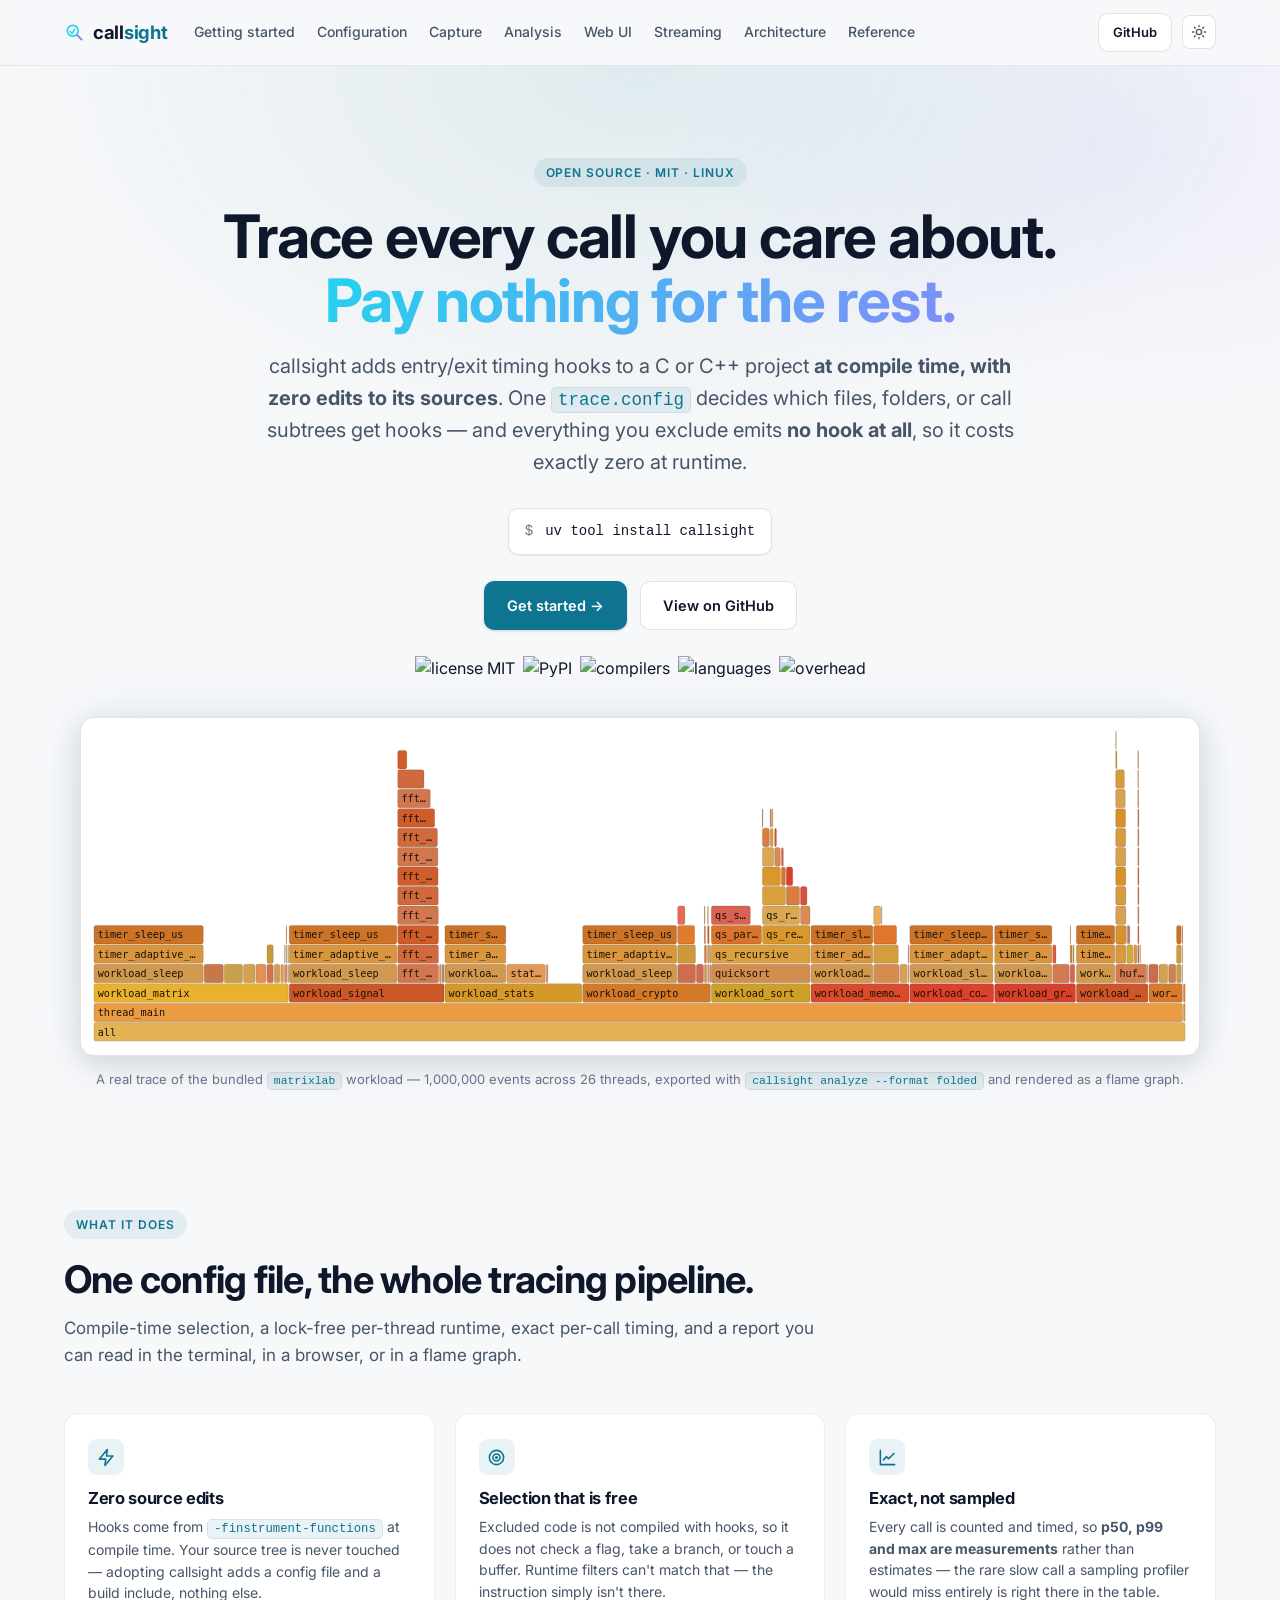
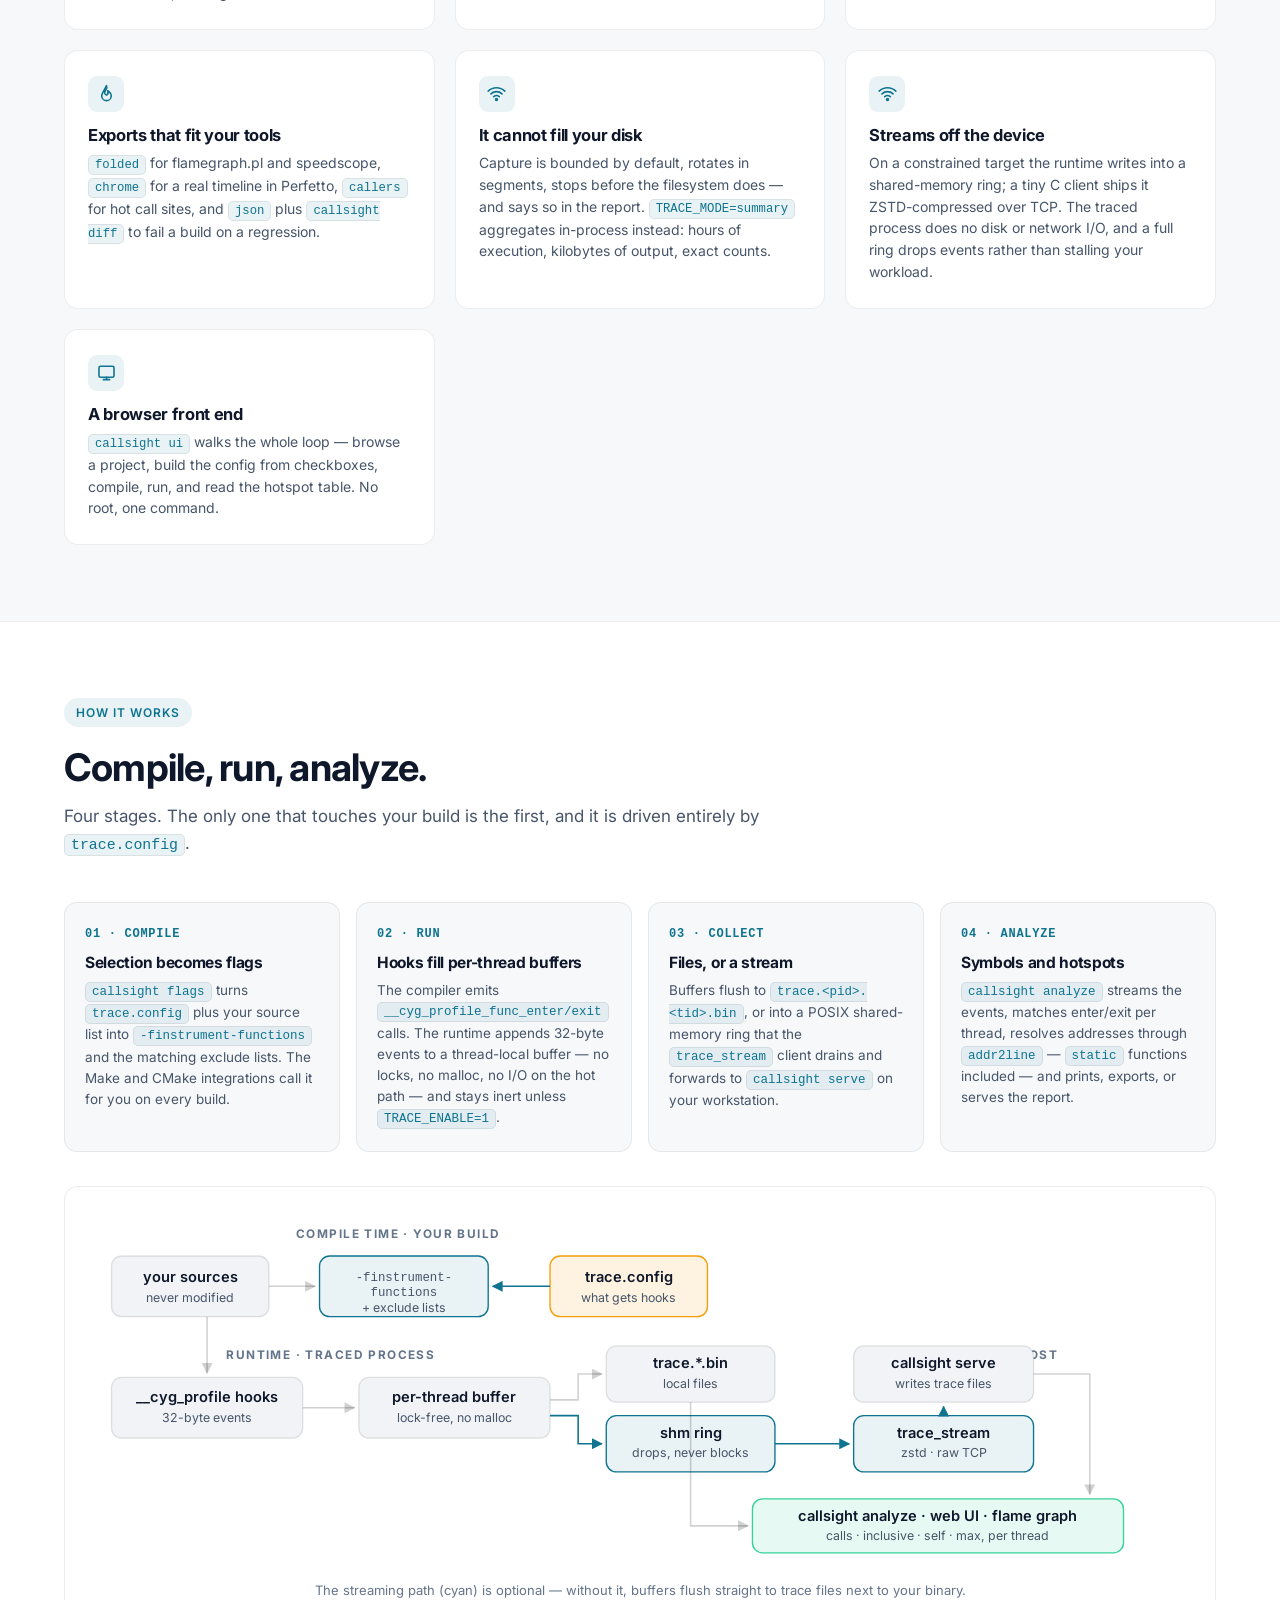
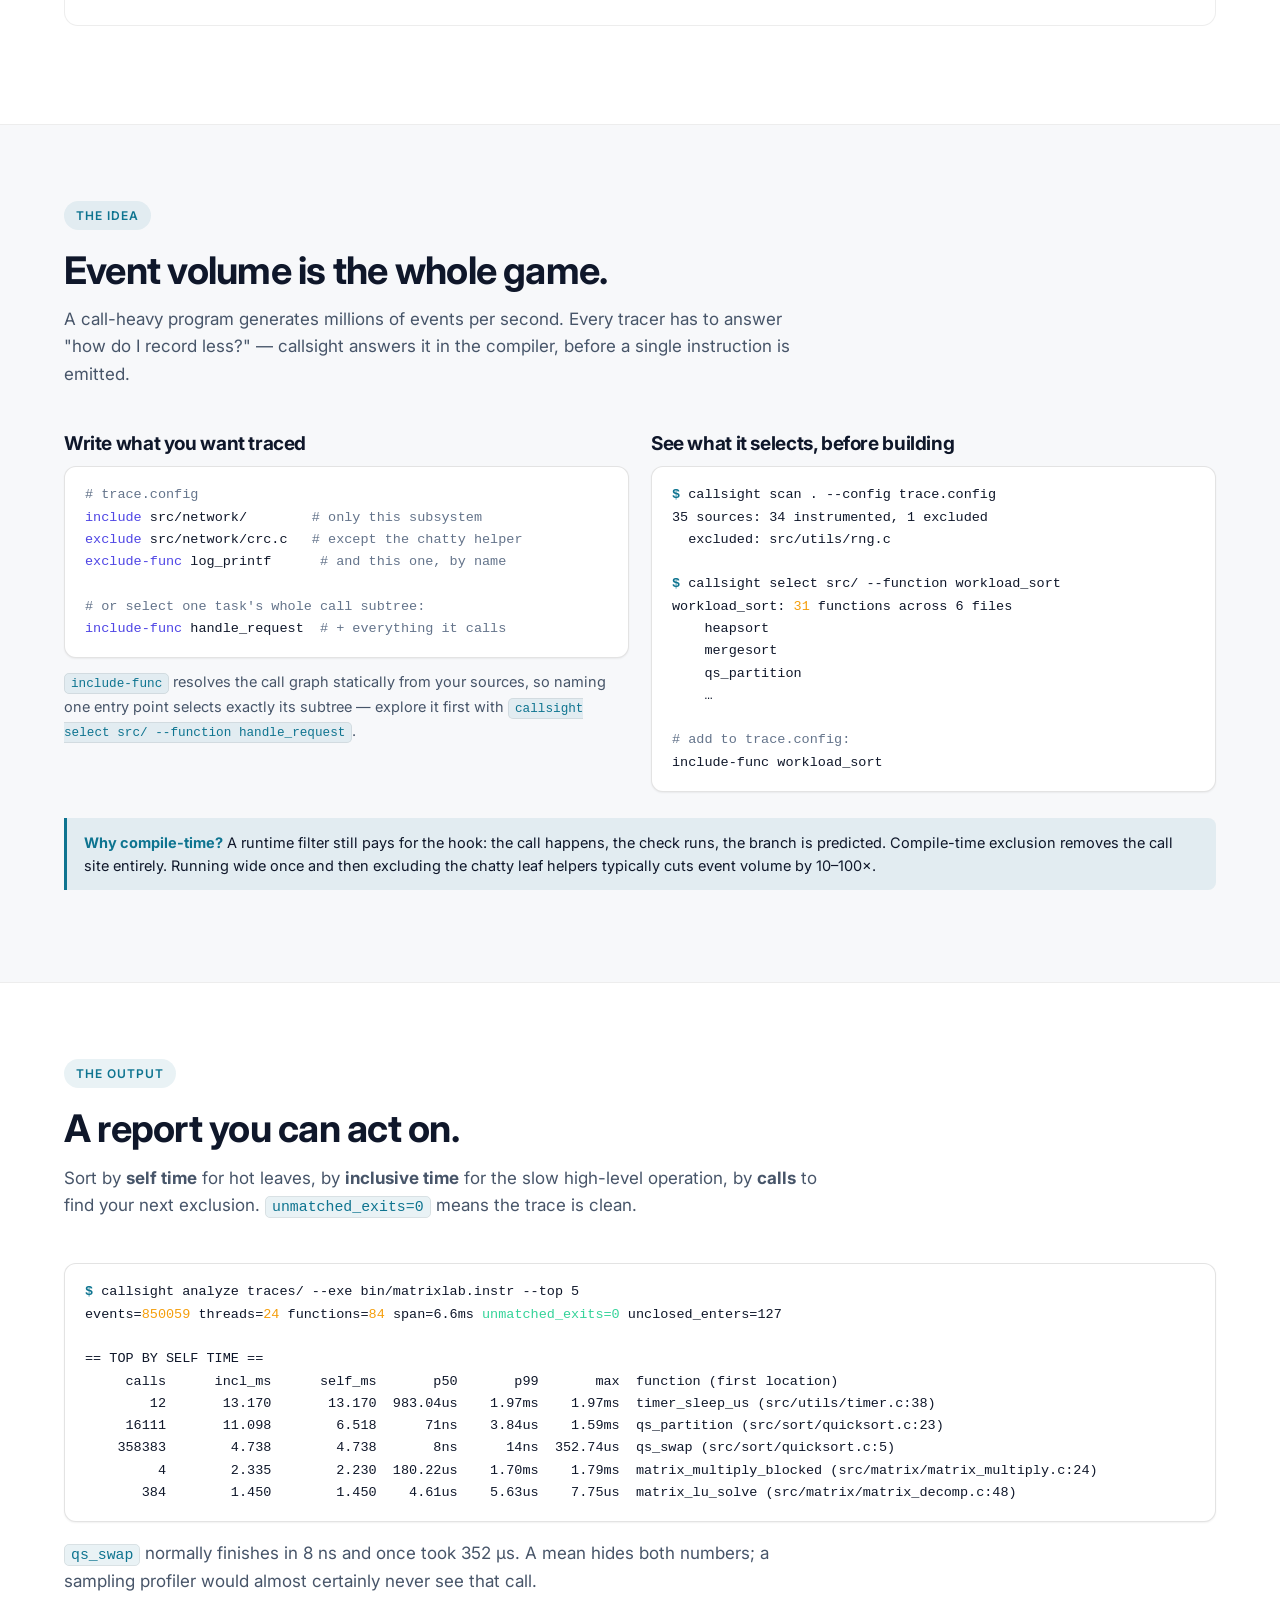
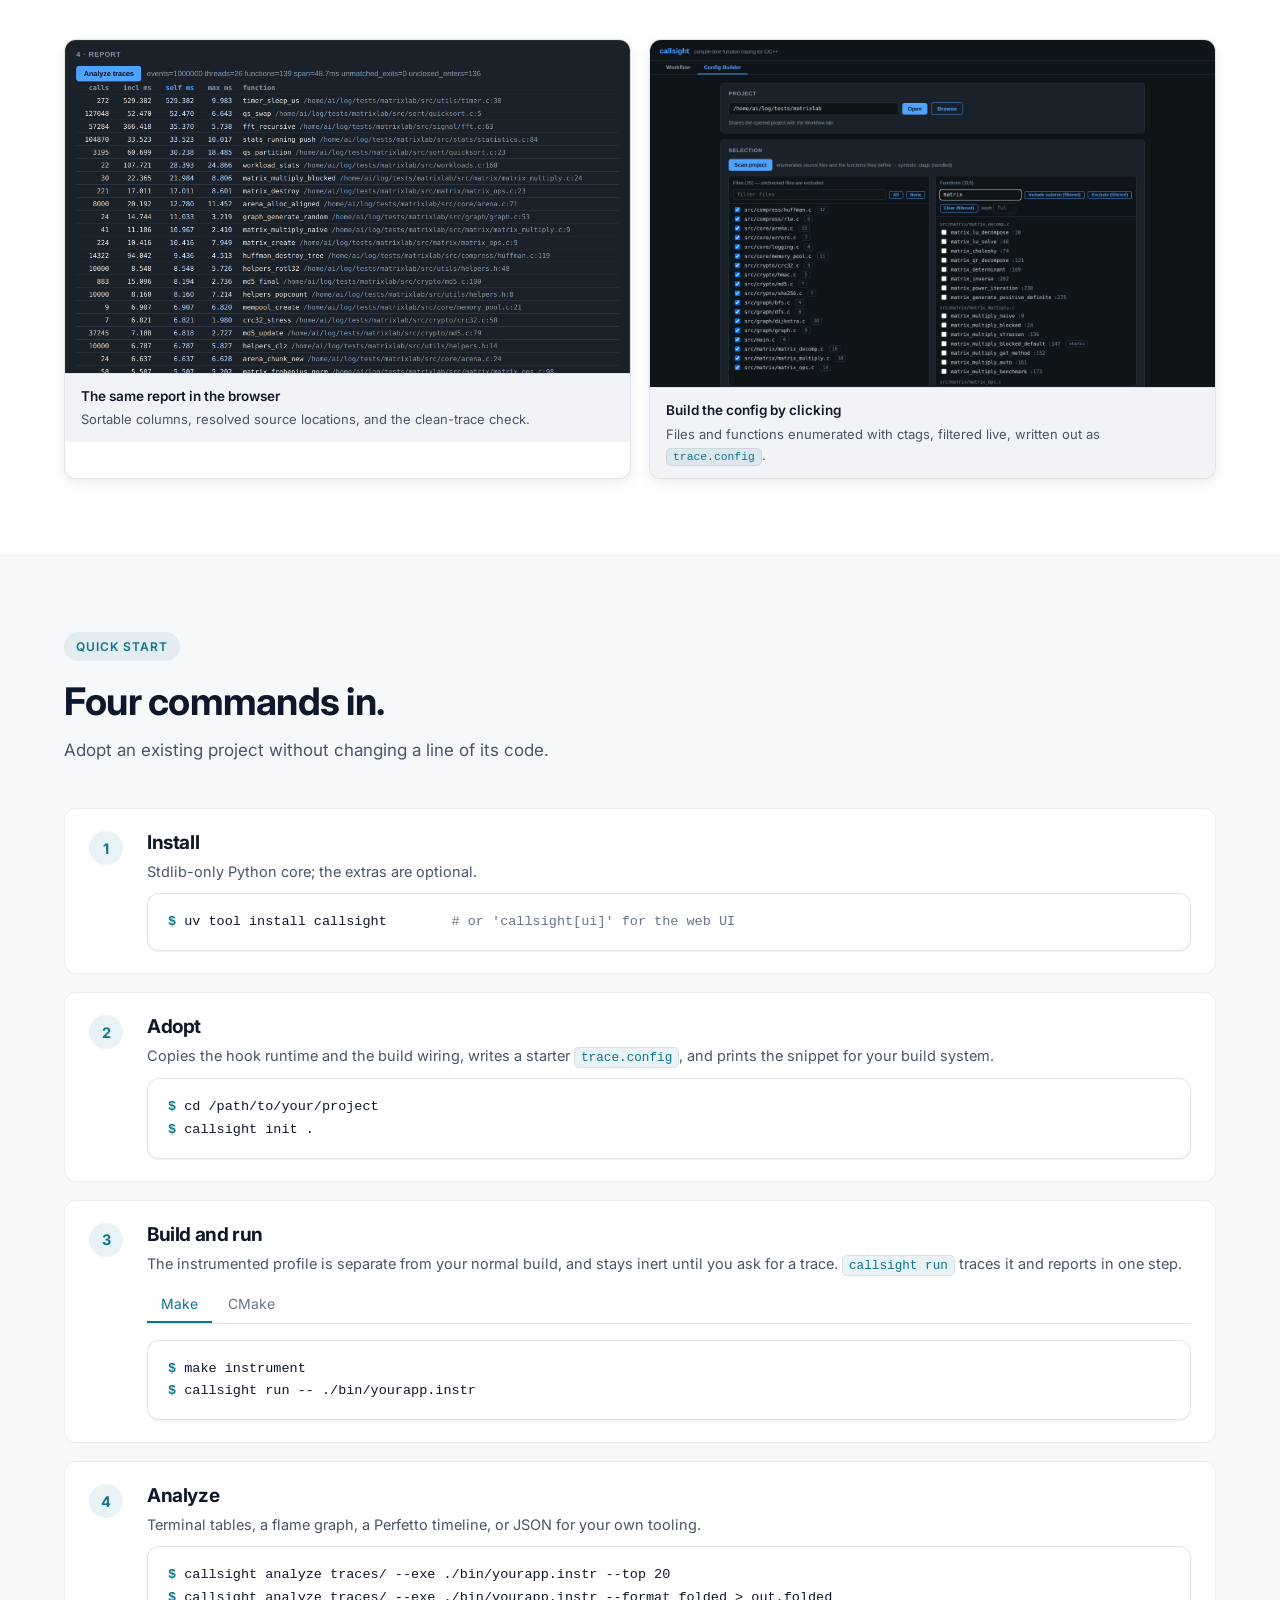
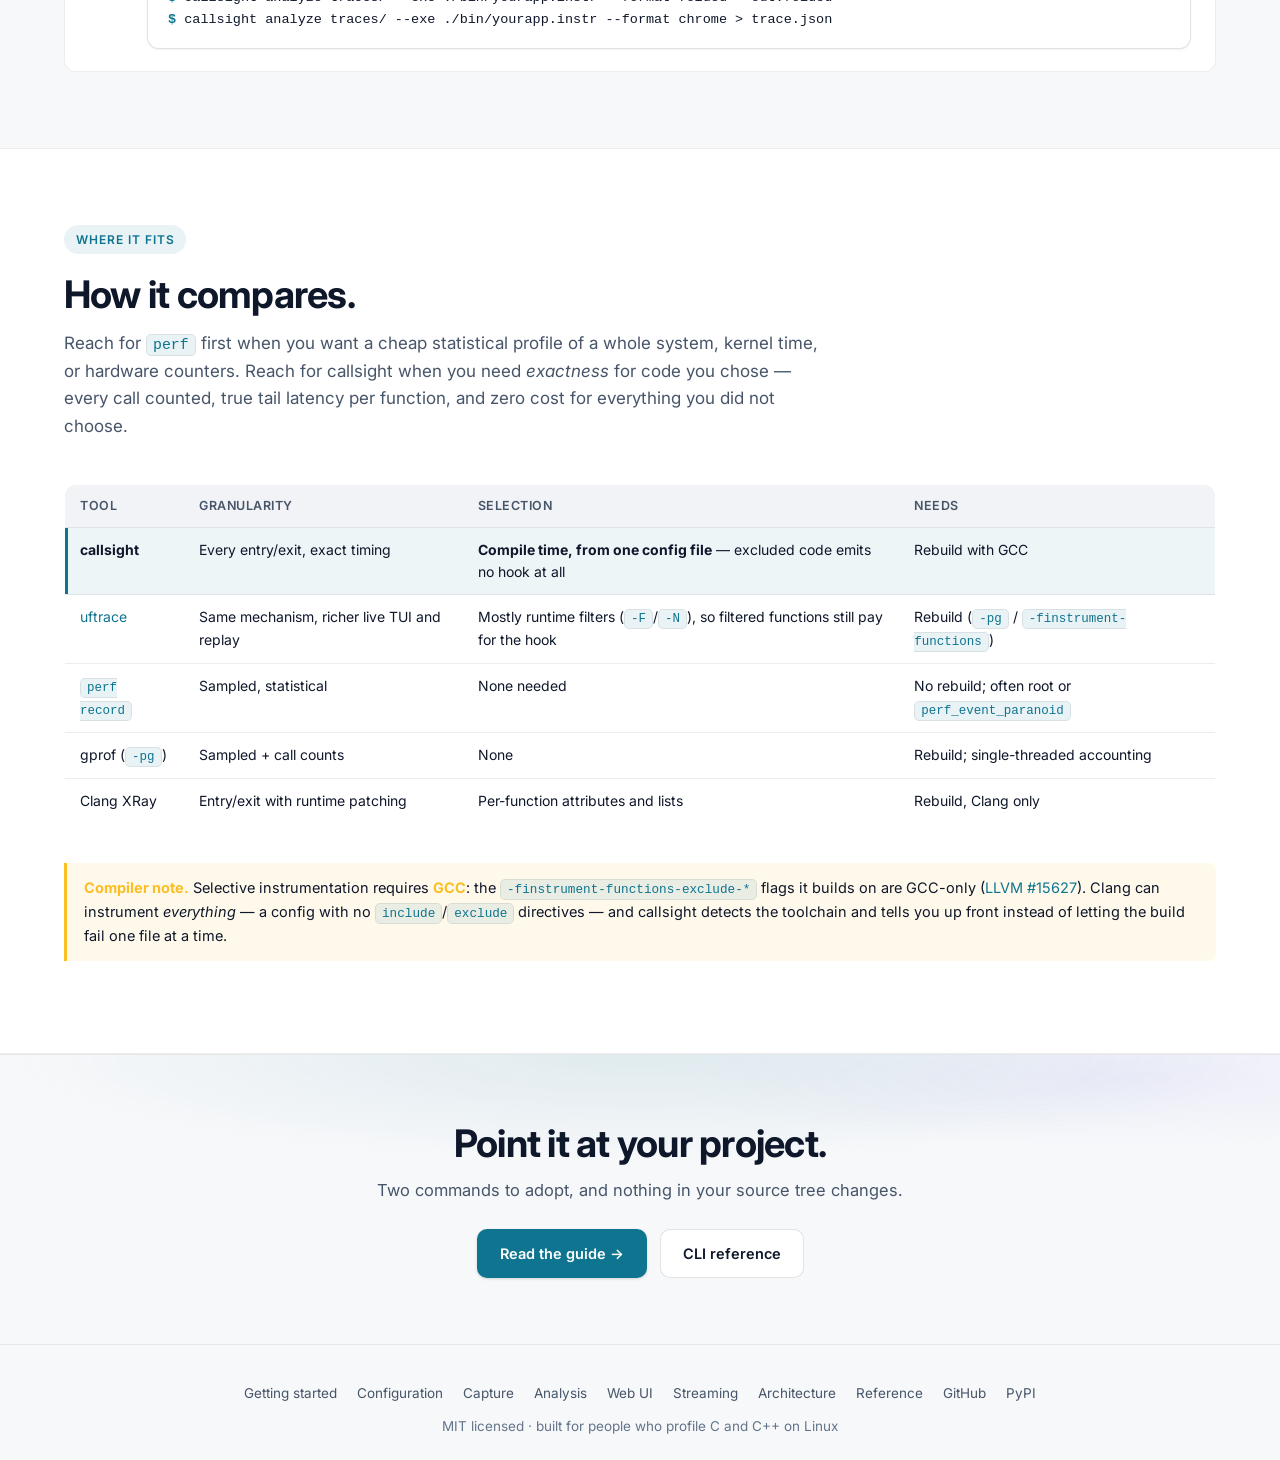
==== commit d68c5939: "0.4.0: bounded capture, summary mode, exact-clock runtime Capture could grow without limit. There wa" ====
--- a/docs/index.html
+++ b/docs/index.html
@@ -34,6 +34,7 @@
     <div class="topnav-links">
       <a href="getting-started.html">Getting started</a>
       <a href="configuration.html">Configuration</a>
+      <a href="capture.html">Capture</a>
       <a href="analysis.html">Analysis</a>
       <a href="web-ui.html">Web UI</a>
       <a href="streaming.html">Streaming</a>
@@ -72,7 +73,7 @@
       <img alt="PyPI" src="https://img.shields.io/pypi/v/callsight.svg?style=flat-square&color=818cf8">
       <img alt="compilers" src="https://img.shields.io/badge/GCC-selective-34d399?style=flat-square">
       <img alt="languages" src="https://img.shields.io/badge/C_%7C_C++-Make_%7C_CMake-9aa5b4?style=flat-square">
-      <img alt="overhead" src="https://img.shields.io/badge/hook-~30–60_ns-f59e0b?style=flat-square">
+      <img alt="overhead" src="https://img.shields.io/badge/hook-~12_ns-f59e0b?style=flat-square">
     </div>
     <div class="hero-shot">
       <img src="assets/flamegraph.svg" alt="Flame graph of a multi-threaded C workload: thread_main splits into workload_matrix, workload_signal, workload_stats, workload_crypto and workload_sort, with the recursive fft and quicksort towers clearly visible" loading="eager">
@@ -117,17 +118,28 @@
           <svg viewBox="0 0 24 24" fill="none" stroke="currentColor" stroke-width="2" stroke-linecap="round" stroke-linejoin="round"><path d="M3 3v18h18"/><path d="M7 15l3.5-4 3 2.5L20 7"/></svg>
         </div>
         <h3>Exact, not sampled</h3>
-        <p>Every call is counted and timed: calls, inclusive, self and max time per
-        function, matched per thread. No statistical blur, no missed rare-but-slow paths.</p>
+        <p>Every call is counted and timed, so <strong>p50, p99 and max are measurements</strong>
+        rather than estimates — the rare slow call a sampling profiler would miss entirely
+        is right there in the table.</p>
       </div>
       <div class="feature">
         <div class="feature-icon">
           <svg viewBox="0 0 24 24" fill="none" stroke="currentColor" stroke-width="2" stroke-linecap="round" stroke-linejoin="round"><path d="M12 2c1.5 3.5-.5 5-1.5 6.5C9 11 9.5 13 12 14c2-1 2.5-3 1.5-5.5C16 10 18 12 18 15a6 6 0 0 1-12 0c0-3 2-5 6-13z"/></svg>
         </div>
-        <h3>Flame graphs &amp; JSON</h3>
-        <p><code>--format folded</code> feeds flamegraph.pl and speedscope directly;
-        <code>--format json</code> gives you the whole report — counters, rows, per-thread
-        timing — for your own tooling.</p>
+        <h3>Exports that fit your tools</h3>
+        <p><code>folded</code> for flamegraph.pl and speedscope, <code>chrome</code> for a
+        real timeline in Perfetto, <code>callers</code> for hot call sites, and
+        <code>json</code> plus <code>callsight diff</code> to fail a build on a
+        regression.</p>
+      </div>
+      <div class="feature">
+        <div class="feature-icon">
+          <svg viewBox="0 0 24 24" fill="none" stroke="currentColor" stroke-width="2" stroke-linecap="round" stroke-linejoin="round"><path d="M5 12.5a10 10 0 0 1 14 0"/><path d="M8.5 16a5.5 5.5 0 0 1 7 0"/><circle cx="12" cy="19.5" r="1.2"/><path d="M1.5 9a15 15 0 0 1 21 0"/></svg>
+        </div>
+        <h3>It cannot fill your disk</h3>
+        <p>Capture is bounded by default, rotates in segments, stops before the filesystem
+        does — and says so in the report. <code>TRACE_MODE=summary</code> aggregates
+        in-process instead: hours of execution, kilobytes of output, exact counts.</p>
       </div>
       <div class="feature">
         <div class="feature-icon">
@@ -327,15 +339,19 @@
       exclusion. <code>unmatched_exits=0</code> means the trace is clean.
     </p>
     <pre><code><span class="p">$</span> callsight analyze traces/ --exe bin/matrixlab.instr --top 5
-events=<span class="n">1000000</span> threads=<span class="n">26</span> functions=<span class="n">139</span> span=48.7ms <span class="s">unmatched_exits=0</span> unclosed_enters=136
+events=<span class="n">850059</span> threads=<span class="n">24</span> functions=<span class="n">84</span> span=6.6ms <span class="s">unmatched_exits=0</span> unclosed_enters=127
 
 == TOP BY SELF TIME ==
-     calls      incl_ms      self_ms       max_ms  function (first location)
-       272      529.382      529.382        9.983  timer_sleep_us (src/utils/timer.c:38)
-    127048       52.470       52.470        6.643  qs_swap (src/sort/quicksort.c:5)
-     57284      366.418       35.370        5.738  fft_recursive (src/signal/fft.c:63)
-    104870       33.523       33.523       10.017  stats_running_push (src/stats/statistics.c:84)
-      3195       60.699       30.238       18.485  qs_partition (src/sort/quicksort.c:23)</code></pre>
+     calls      incl_ms      self_ms       p50       p99       max  function (first location)
+        12       13.170       13.170  983.04us    1.97ms    1.97ms  timer_sleep_us (src/utils/timer.c:38)
+     16111       11.098        6.518      71ns    3.84us    1.59ms  qs_partition (src/sort/quicksort.c:23)
+    358383        4.738        4.738       8ns      14ns  352.74us  qs_swap (src/sort/quicksort.c:5)
+         4        2.335        2.230  180.22us    1.70ms    1.79ms  matrix_multiply_blocked (src/matrix/matrix_multiply.c:24)
+       384        1.450        1.450    4.61us    5.63us    7.75us  matrix_lu_solve (src/matrix/matrix_decomp.c:48)</code></pre>
+    <p class="section-sub" style="margin-top:18px">
+      <code>qs_swap</code> normally finishes in 8&nbsp;ns and once took 352&nbsp;µs. A mean
+      hides both numbers; a sampling profiler would almost certainly never see that call.
+    </p>
     <div class="shots" style="margin-top:30px">
       <div class="shot">
         <img src="screenshots/02-report.png" alt="The callsight web UI hotspot table: sortable columns for calls, inclusive ms, self ms and max ms, with resolved function names and source locations" loading="lazy">
@@ -378,7 +394,8 @@
         <div class="step-body">
           <h3>Build and run</h3>
           <p>The instrumented profile is separate from your normal build, and stays inert
-          until you ask for a trace.</p>
+          until you ask for a trace. <code>callsight run</code> traces it and reports in
+          one step.</p>
           <div data-tabs>
             <div class="tabs">
               <button class="tab-btn active" data-tab="make">Make</button>
@@ -386,12 +403,12 @@
             </div>
             <div class="tab-panel active" data-tab="make">
               <pre><code><span class="p">$</span> make instrument
-<span class="p">$</span> TRACE_ENABLE=1 TRACE_MAX=1000000 ./bin/yourapp.instr</code></pre>
+<span class="p">$</span> callsight run -- ./bin/yourapp.instr</code></pre>
             </div>
             <div class="tab-panel" data-tab="cmake">
               <pre><code><span class="p">$</span> cmake -DCALLSIGHT_INSTRUMENT=ON -B build-instr
 <span class="p">$</span> cmake --build build-instr
-<span class="p">$</span> TRACE_ENABLE=1 TRACE_MAX=1000000 ./build-instr/yourapp</code></pre>
+<span class="p">$</span> callsight run -- ./build-instr/yourapp</code></pre>
             </div>
           </div>
         </div>
@@ -400,9 +417,11 @@
         <div class="step-num">4</div>
         <div class="step-body">
           <h3>Analyze</h3>
-          <p>Terminal tables, a flame graph, or JSON for your own tooling.</p>
+          <p>Terminal tables, a flame graph, a Perfetto timeline, or JSON for your own
+          tooling.</p>
           <pre><code><span class="p">$</span> callsight analyze traces/ --exe ./bin/yourapp.instr --top 20
-<span class="p">$</span> callsight analyze traces/ --exe ./bin/yourapp.instr --format folded &gt; out.folded</code></pre>
+<span class="p">$</span> callsight analyze traces/ --exe ./bin/yourapp.instr --format folded &gt; out.folded
+<span class="p">$</span> callsight analyze traces/ --exe ./bin/yourapp.instr --format chrome &gt; trace.json</code></pre>
         </div>
       </div>
     </div>
@@ -414,9 +433,10 @@
     <span class="eyebrow">Where it fits</span>
     <h2>How it compares.</h2>
     <p class="section-sub">
-      Reach for <code>perf</code> first when you want a cheap statistical profile of a whole
-      system. Reach for callsight when you need exact per-call timing for a chosen
-      subsystem — and zero cost for everything else.
+      Reach for <code>perf</code> first when you want a cheap statistical profile of a
+      whole system, kernel time, or hardware counters. Reach for callsight when you need
+      <em>exactness</em> for code you chose — every call counted, true tail latency per
+      function, and zero cost for everything you did not choose.
     </p>
     <div class="table-scroll">
       <table class="ref">
@@ -483,6 +503,7 @@
   <div class="foot-row">
     <a href="getting-started.html">Getting started</a>
     <a href="configuration.html">Configuration</a>
+    <a href="capture.html">Capture</a>
     <a href="analysis.html">Analysis</a>
     <a href="web-ui.html">Web UI</a>
     <a href="streaming.html">Streaming</a>
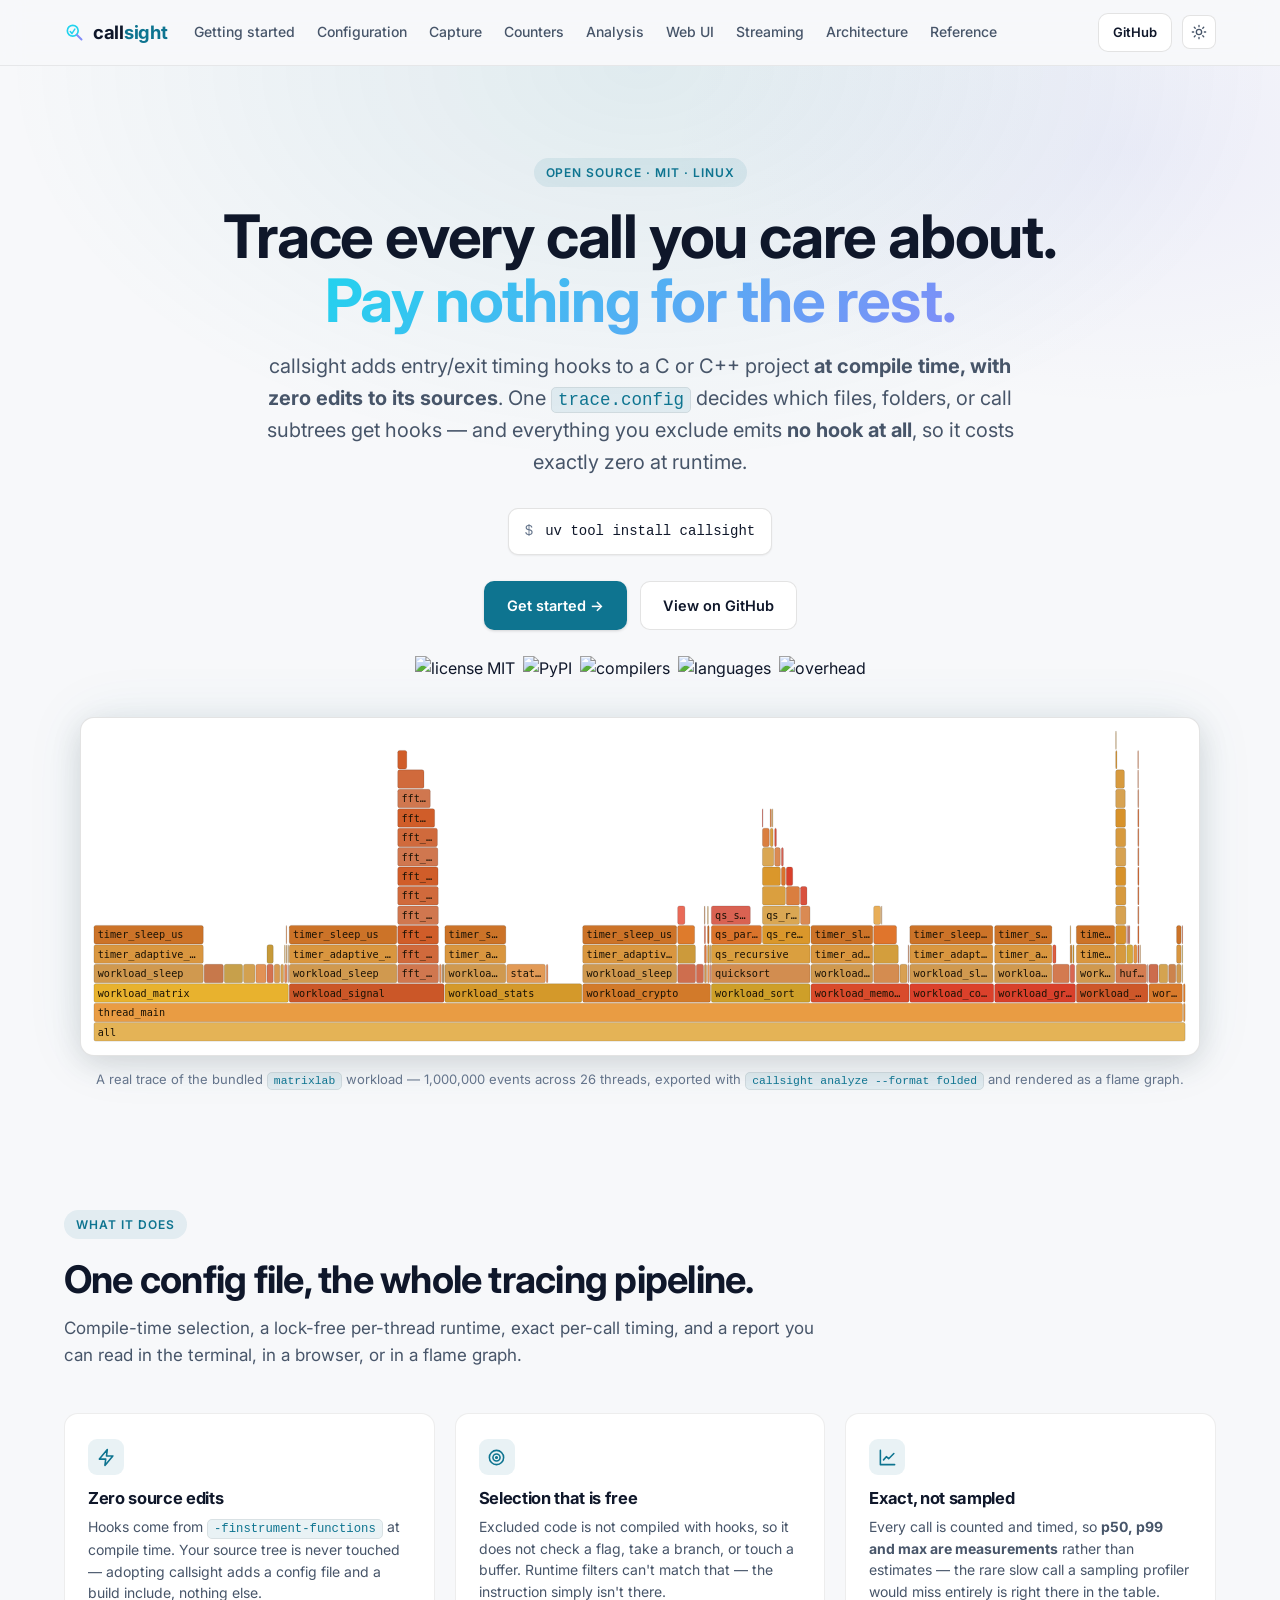
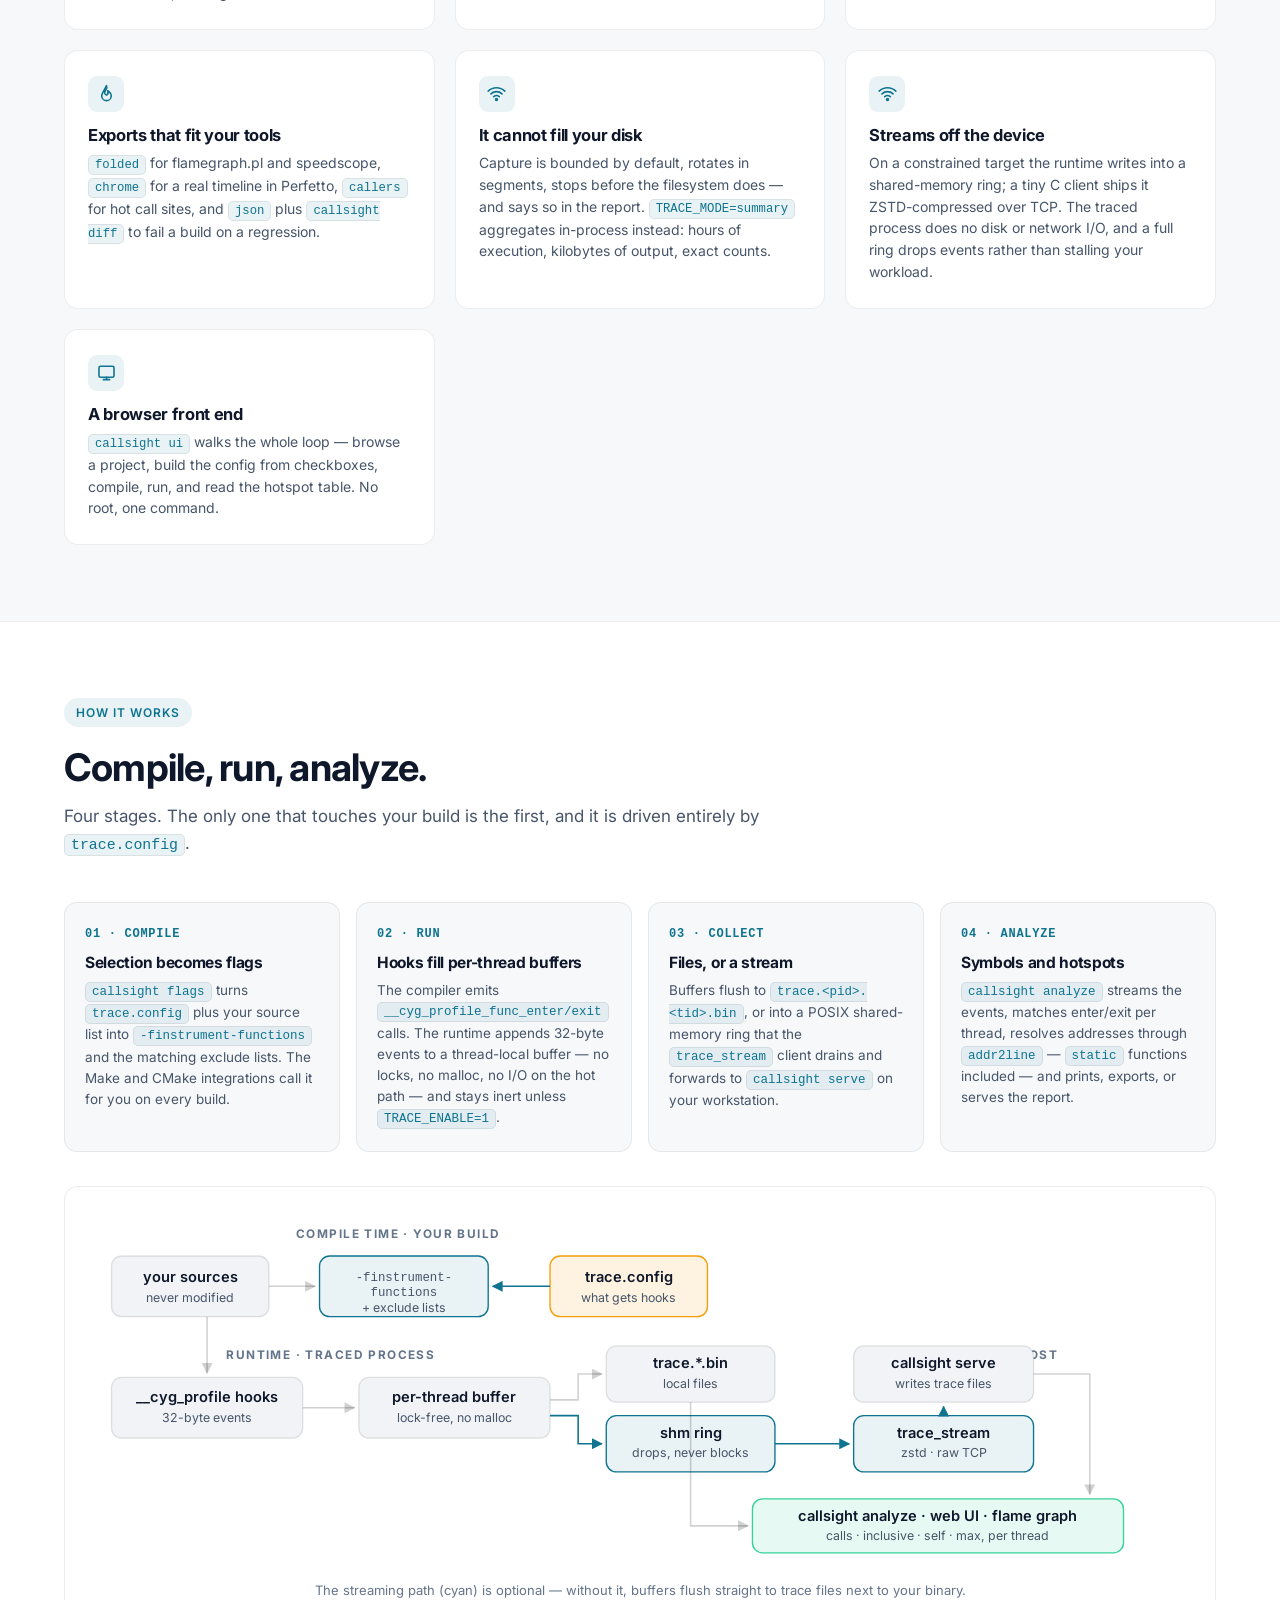
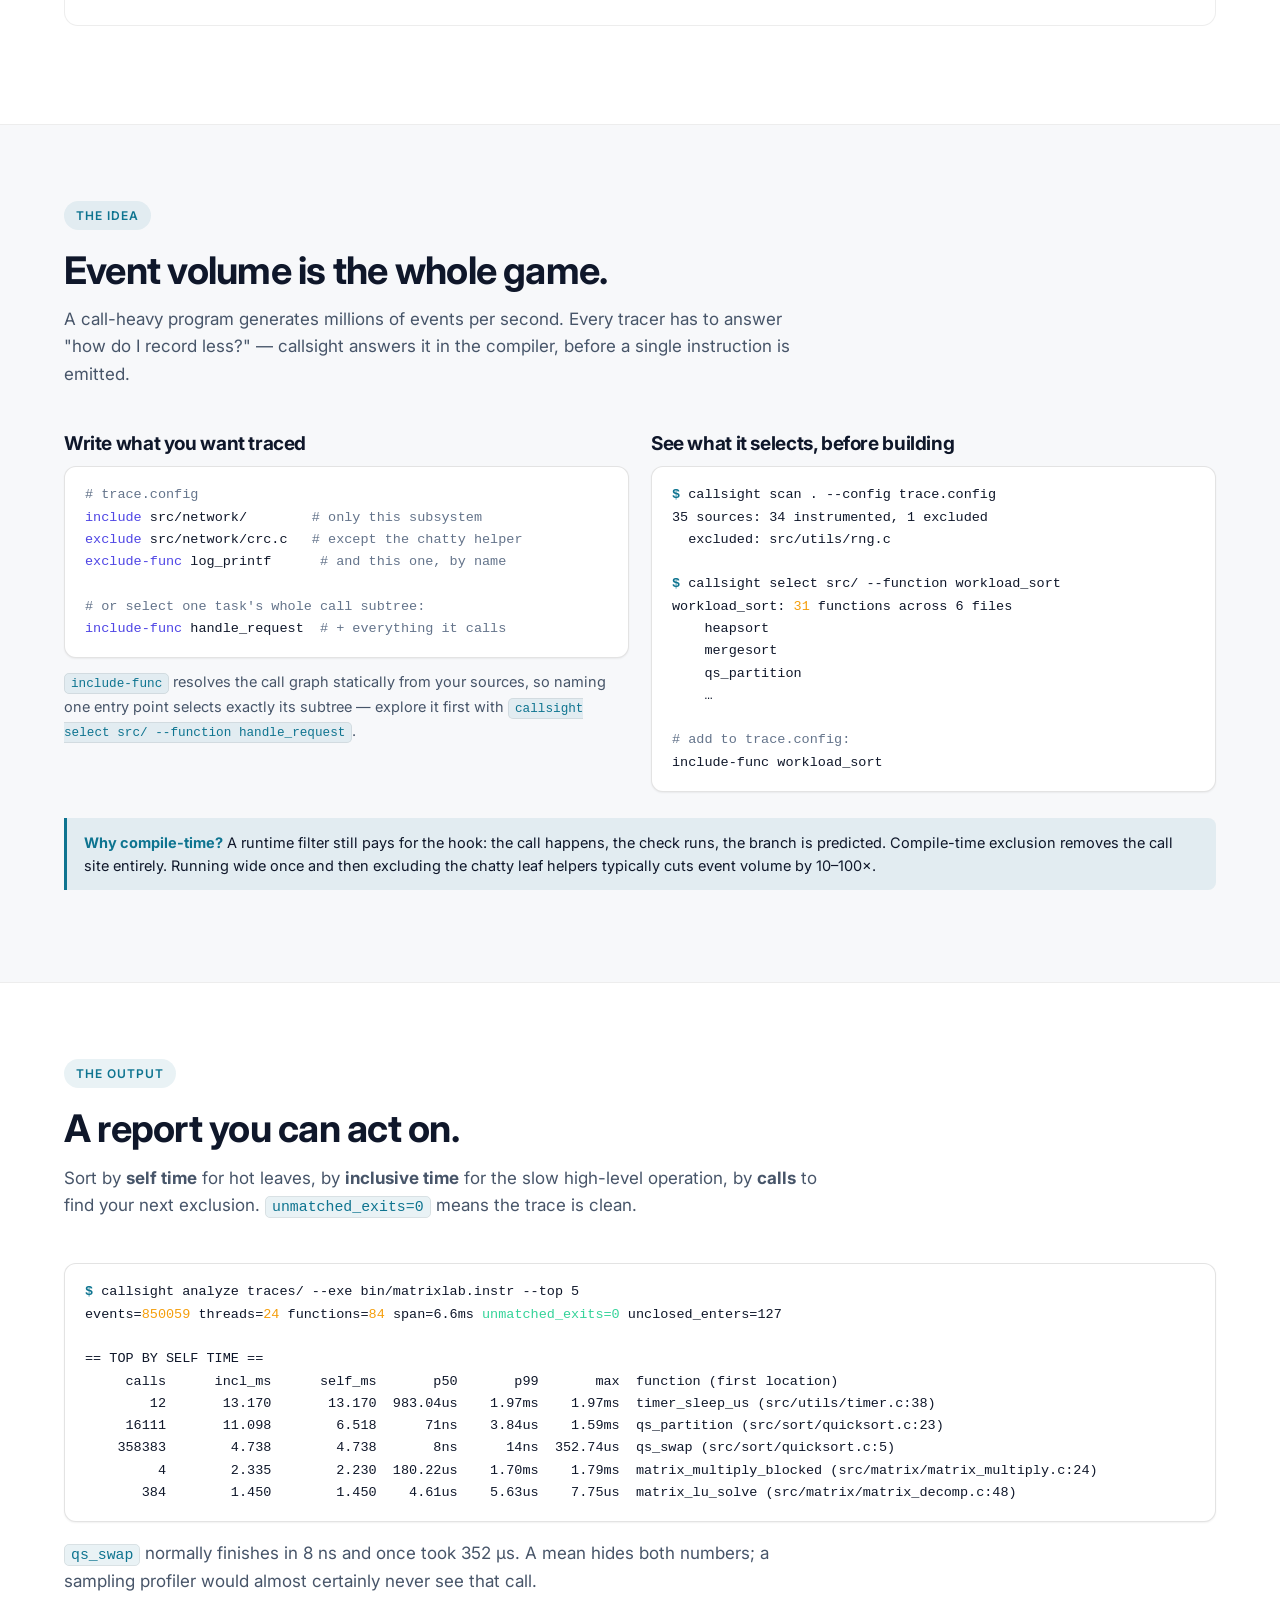
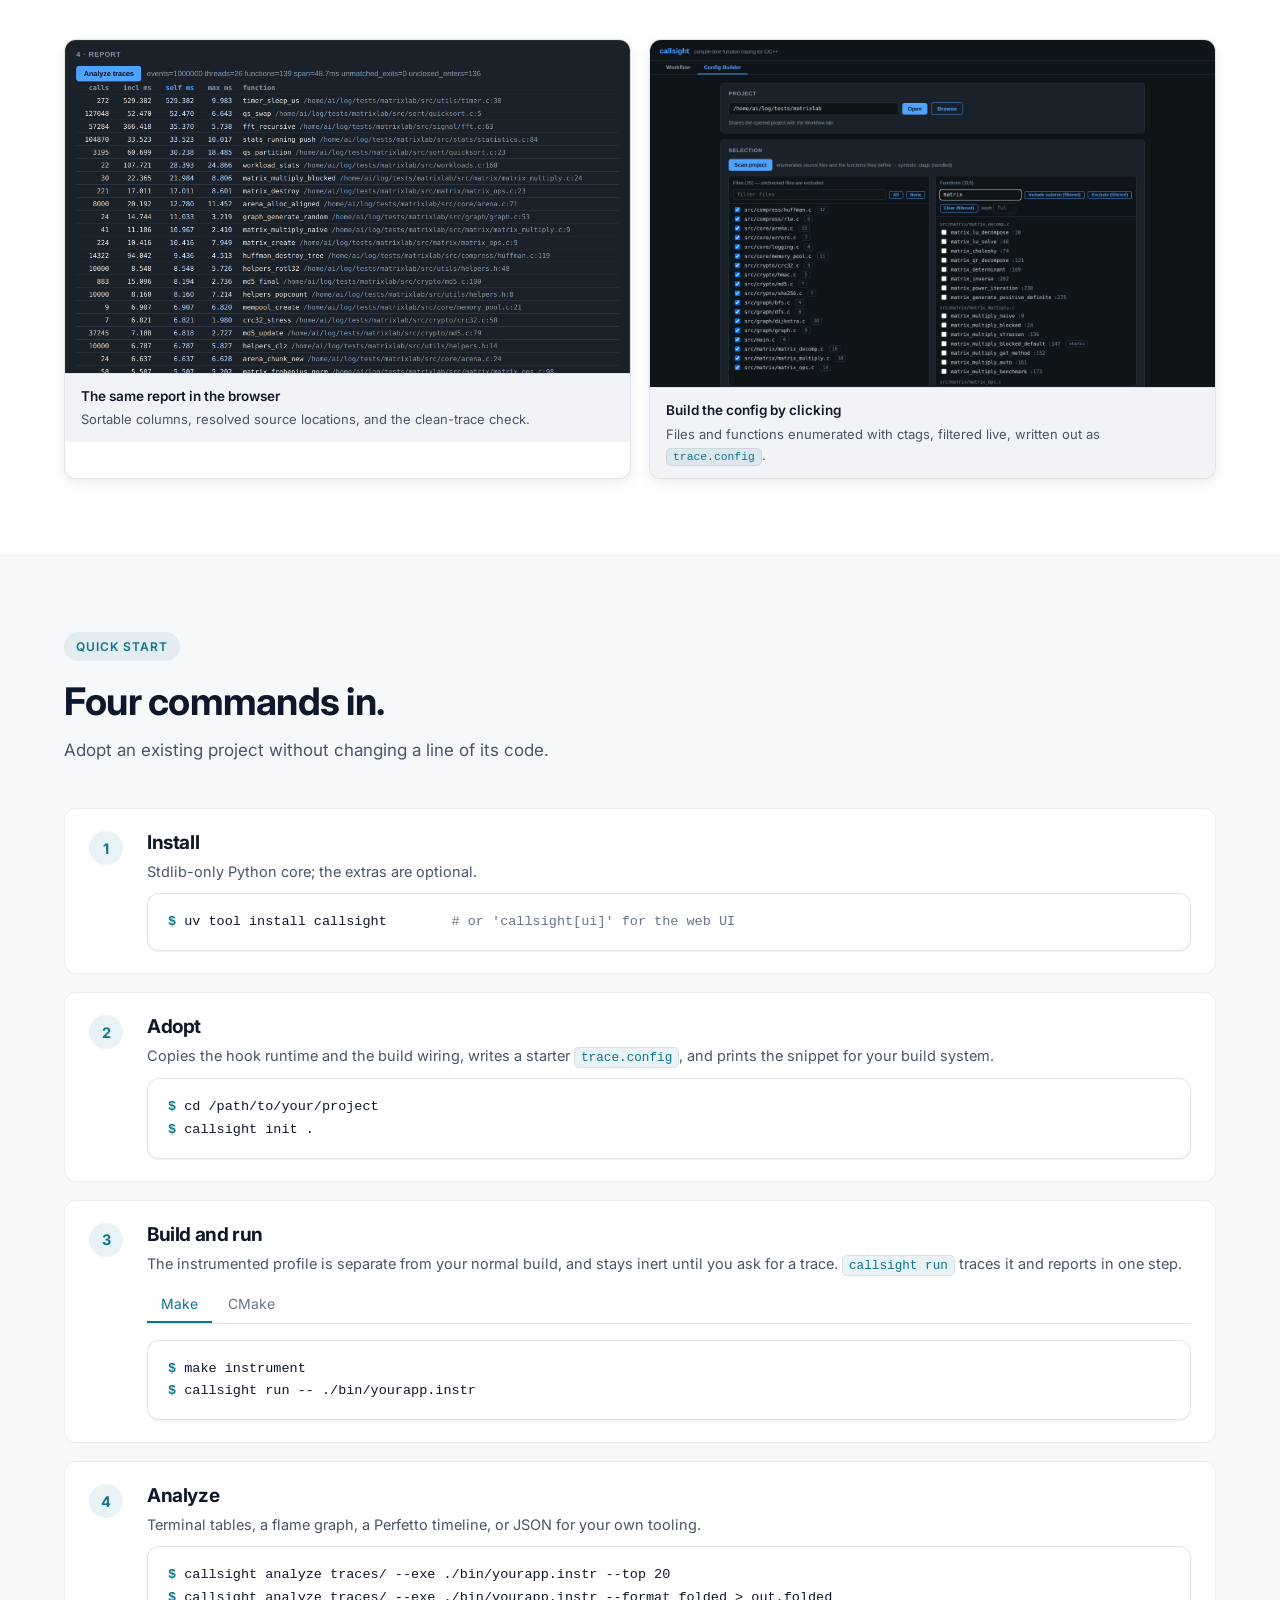
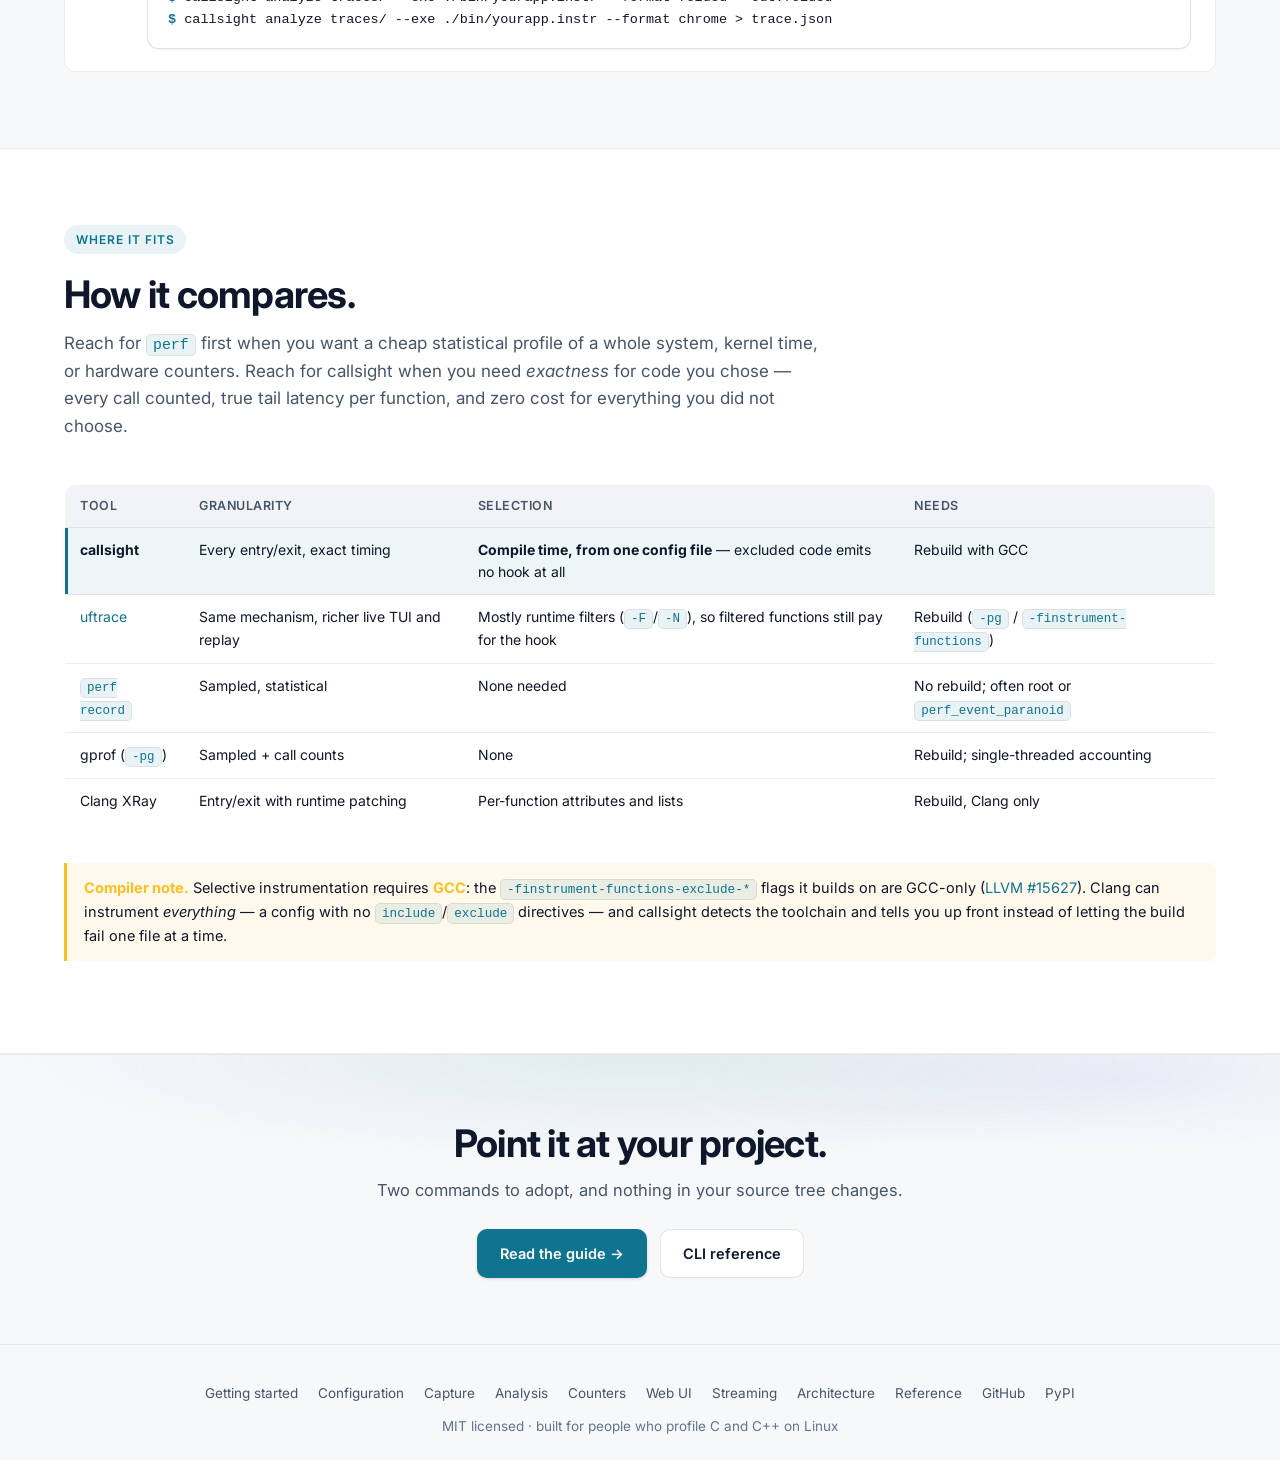
==== commit 96e55464: "counters: report columns, a regression gate, UI selection, and a live view Completes 0.5.0. Phases 4" ====
--- a/docs/index.html
+++ b/docs/index.html
@@ -35,6 +35,7 @@
       <a href="getting-started.html">Getting started</a>
       <a href="configuration.html">Configuration</a>
       <a href="capture.html">Capture</a>
+      <a href="counters.html">Counters</a>
       <a href="analysis.html">Analysis</a>
       <a href="web-ui.html">Web UI</a>
       <a href="streaming.html">Streaming</a>
@@ -505,6 +506,7 @@
     <a href="configuration.html">Configuration</a>
     <a href="capture.html">Capture</a>
     <a href="analysis.html">Analysis</a>
+    <a href="counters.html">Counters</a>
     <a href="web-ui.html">Web UI</a>
     <a href="streaming.html">Streaming</a>
     <a href="architecture.html">Architecture</a>
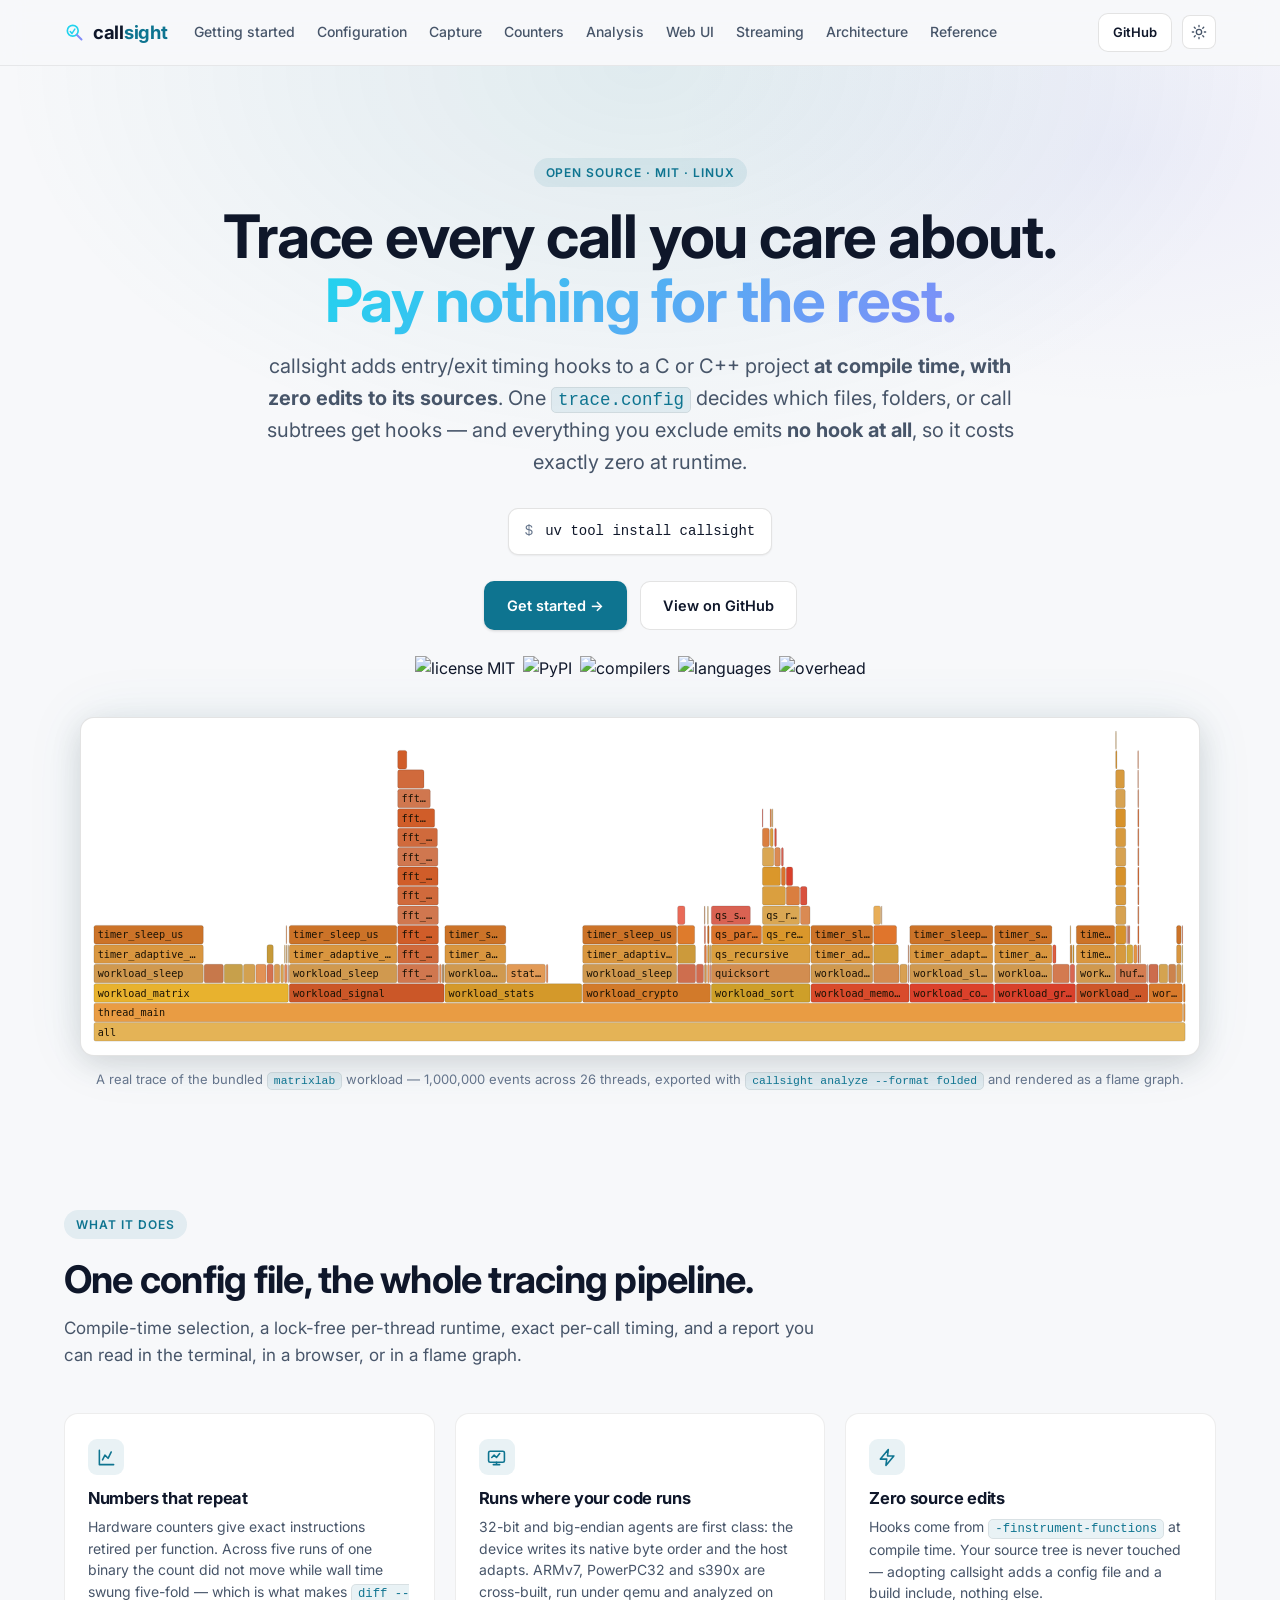
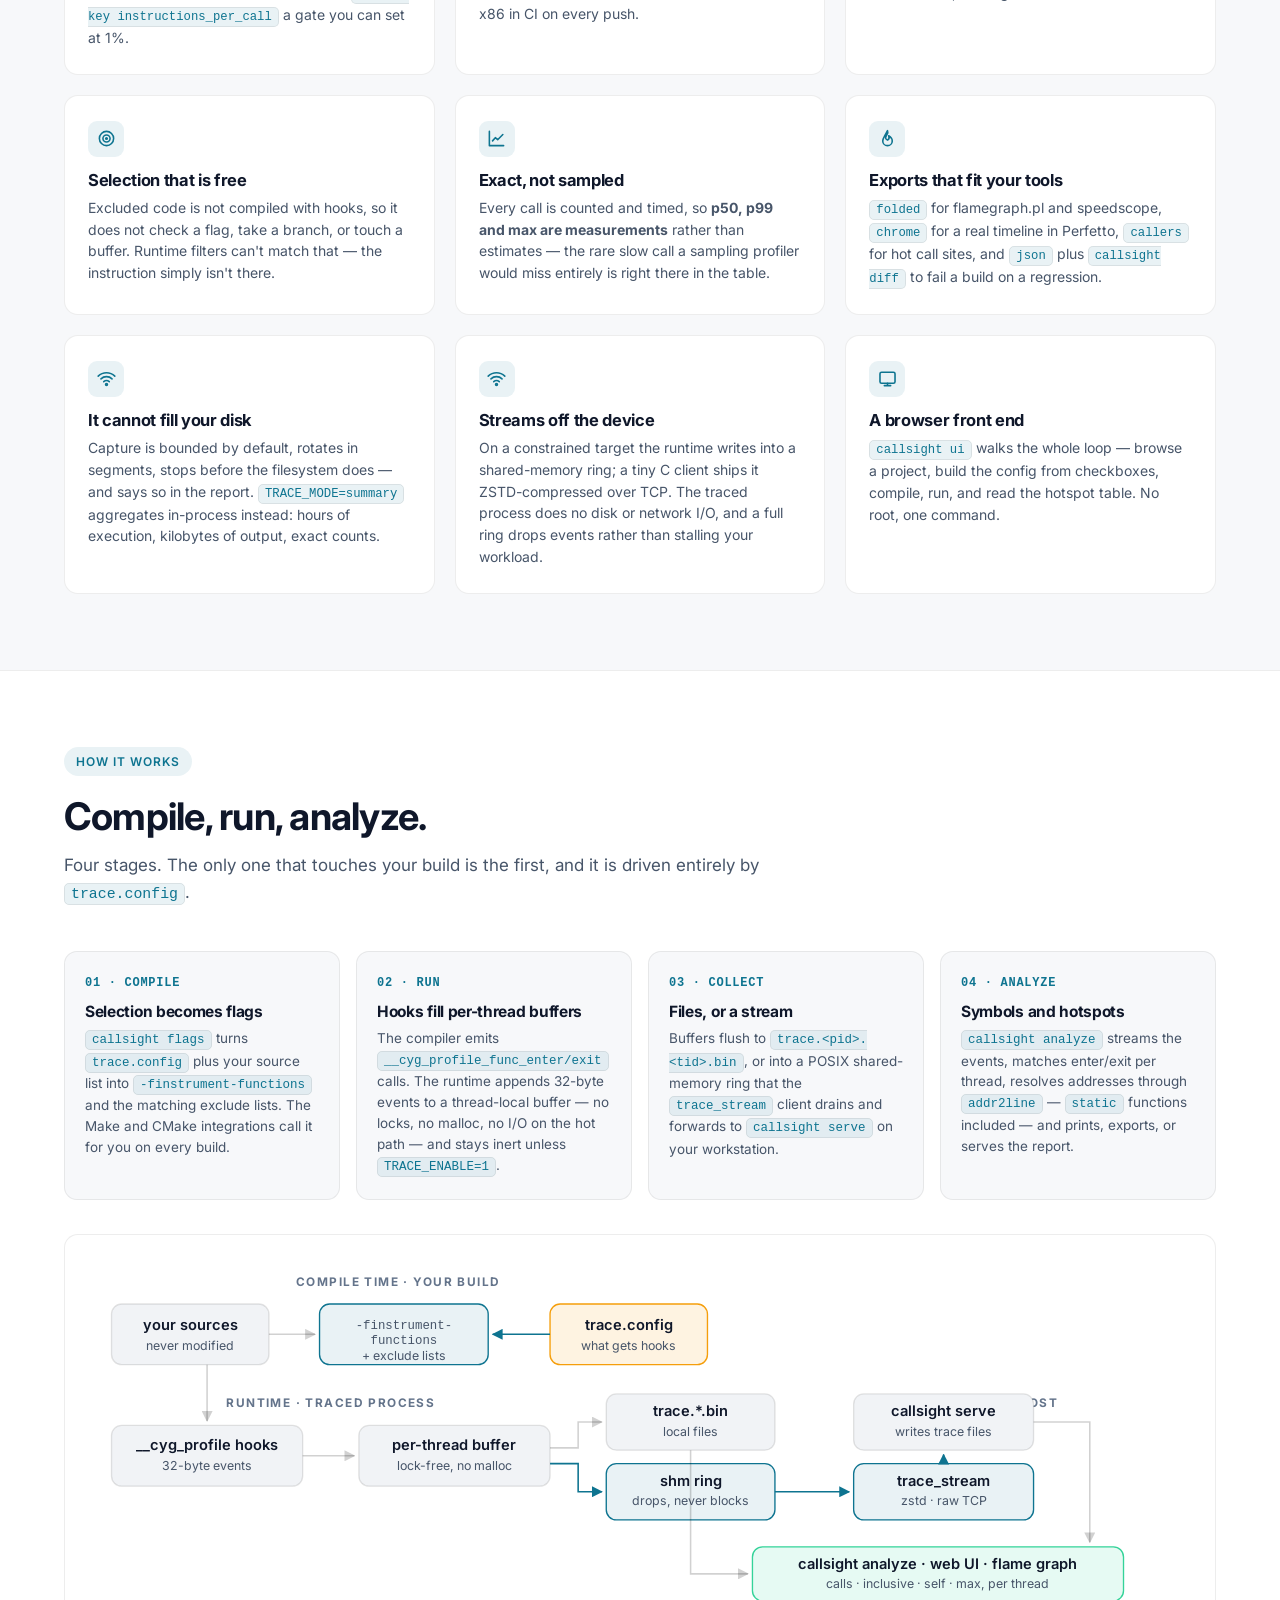
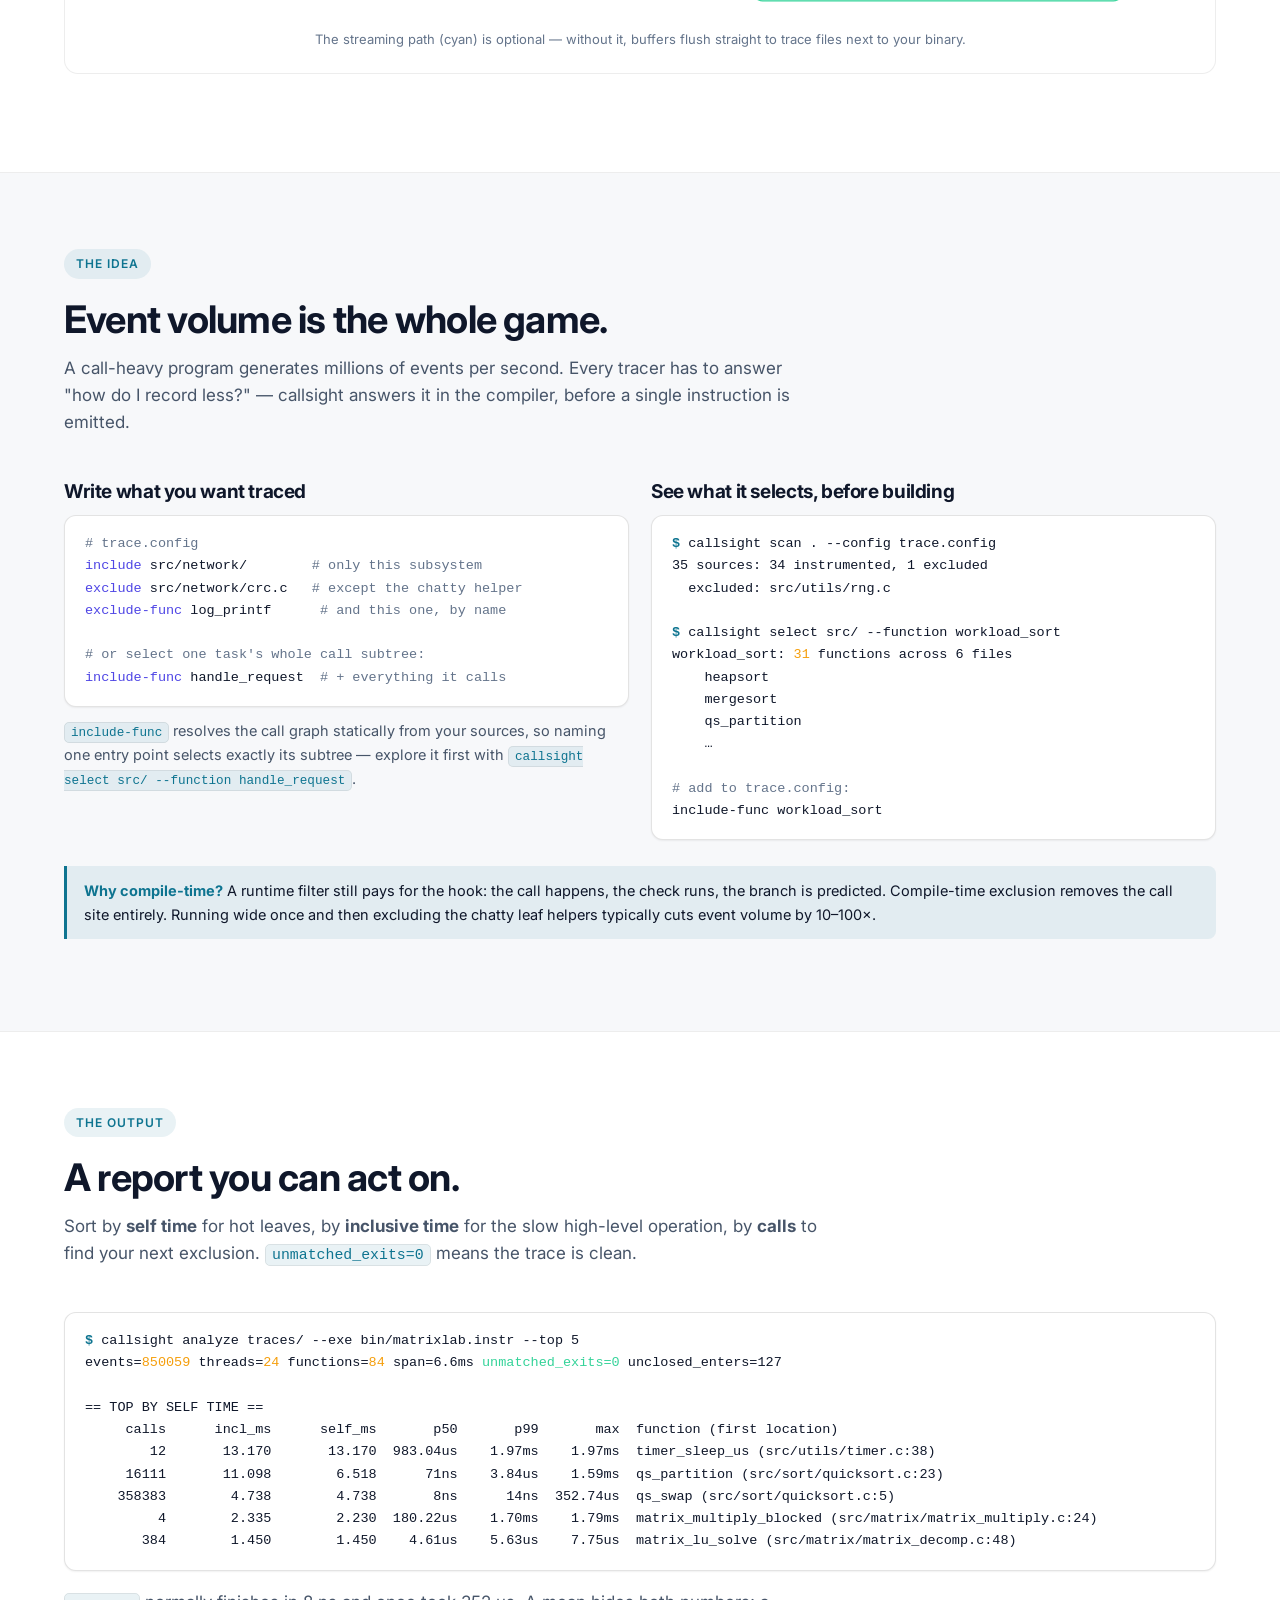
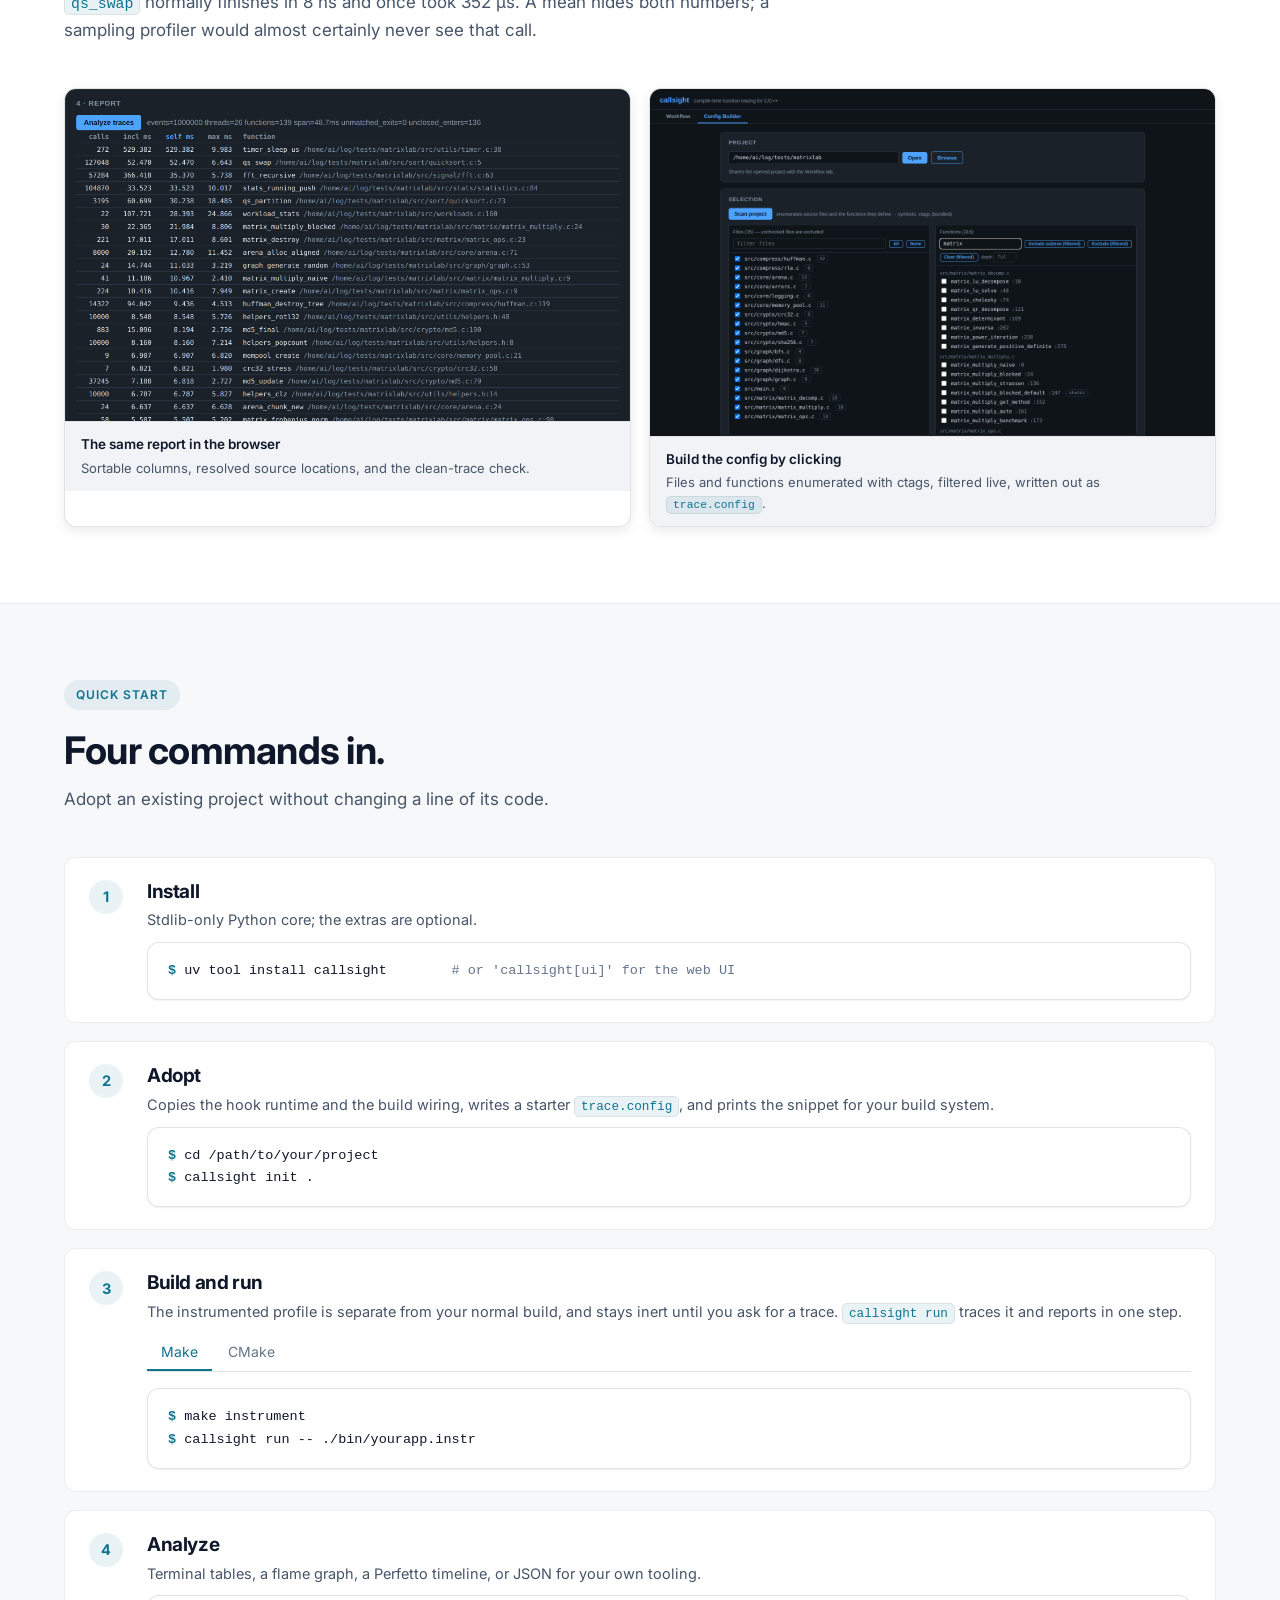
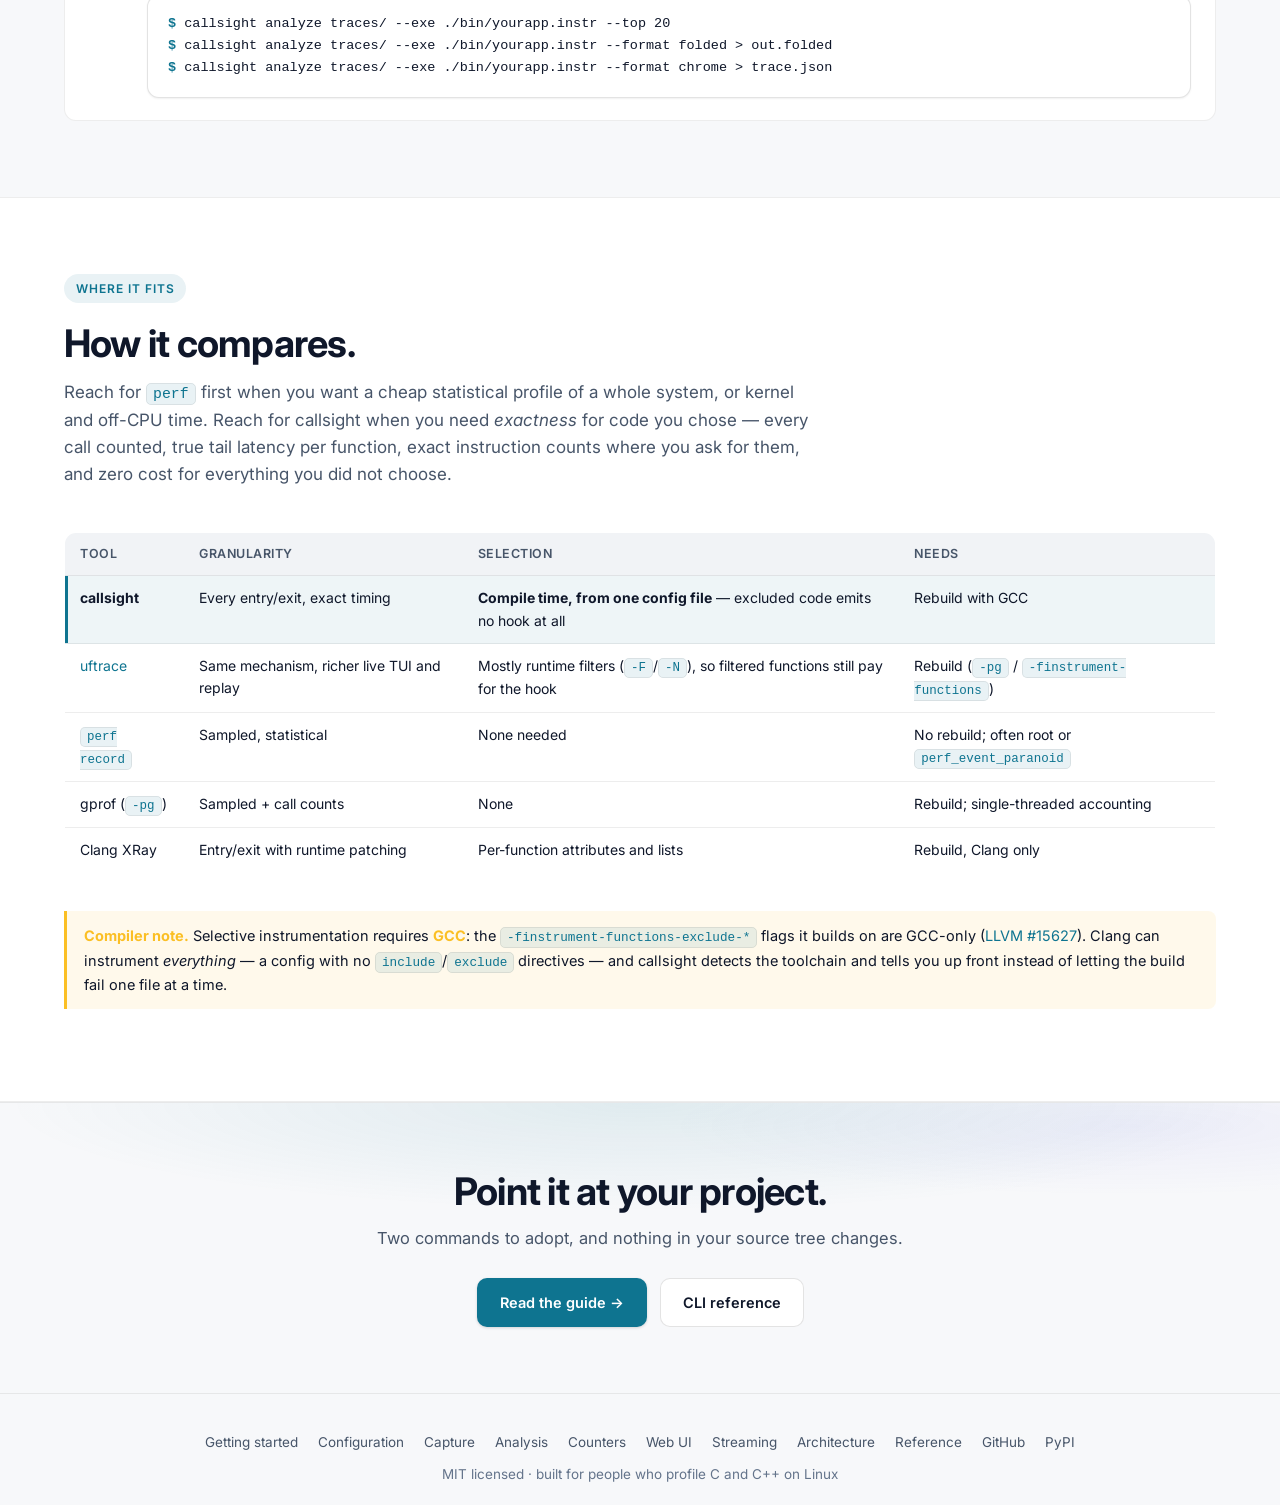
==== commit 22018719: "docs: cover counters, the live view and portability on every page that needs them The counters page " ====
--- a/docs/index.html
+++ b/docs/index.html
@@ -98,6 +98,25 @@
     <div class="features">
       <div class="feature">
         <div class="feature-icon">
+          <svg viewBox="0 0 24 24" fill="none" stroke="currentColor" stroke-width="2" stroke-linecap="round" stroke-linejoin="round"><path d="M3 3v18h18"/><path d="M7 15l3-6 4 4 4-8"/></svg>
+        </div>
+        <h3>Numbers that repeat</h3>
+        <p>Hardware counters give exact instructions retired per function. Across five runs
+        of one binary the count did not move while wall time swung five-fold — which is what
+        makes <a href="counters.html"><code>diff --key instructions_per_call</code></a> a
+        gate you can set at 1%.</p>
+      </div>
+      <div class="feature">
+        <div class="feature-icon">
+          <svg viewBox="0 0 24 24" fill="none" stroke="currentColor" stroke-width="2" stroke-linecap="round" stroke-linejoin="round"><rect x="2" y="4" width="20" height="14" rx="2"/><path d="M8 21h8M12 18v3"/><path d="M6 12l3-3 3 3 4-5"/></svg>
+        </div>
+        <h3>Runs where your code runs</h3>
+        <p>32-bit and big-endian agents are first class: the device writes its native byte
+        order and the host adapts. ARMv7, PowerPC32 and s390x are cross-built, run under
+        qemu and analyzed on x86 in CI on every push.</p>
+      </div>
+      <div class="feature">
+        <div class="feature-icon">
           <svg viewBox="0 0 24 24" fill="none" stroke="currentColor" stroke-width="2" stroke-linecap="round" stroke-linejoin="round"><path d="M13 2 3 14h8l-1 8 10-12h-8l1-8z"/></svg>
         </div>
         <h3>Zero source edits</h3>
@@ -435,9 +454,10 @@
     <h2>How it compares.</h2>
     <p class="section-sub">
       Reach for <code>perf</code> first when you want a cheap statistical profile of a
-      whole system, kernel time, or hardware counters. Reach for callsight when you need
+      whole system, or kernel and off-CPU time. Reach for callsight when you need
       <em>exactness</em> for code you chose — every call counted, true tail latency per
-      function, and zero cost for everything you did not choose.
+      function, exact instruction counts where you ask for them, and zero cost for
+      everything you did not choose.
     </p>
     <div class="table-scroll">
       <table class="ref">
